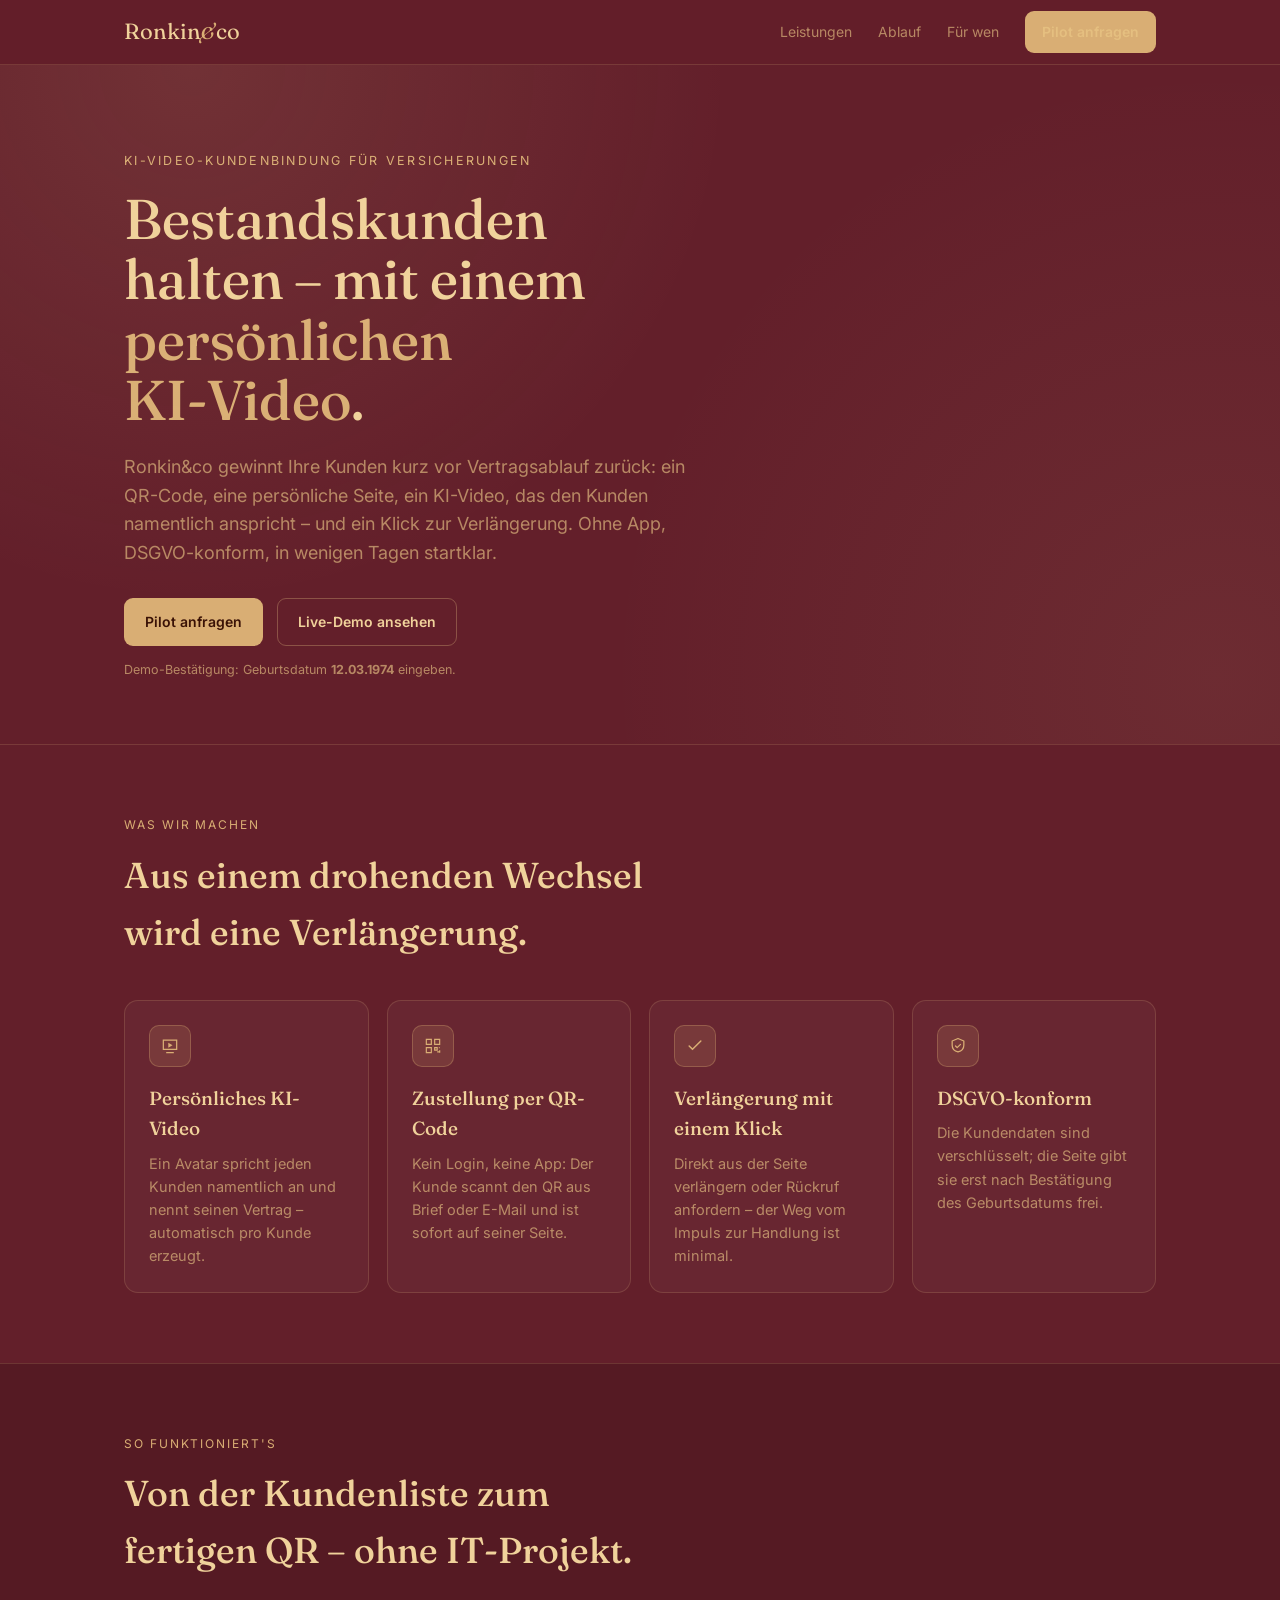
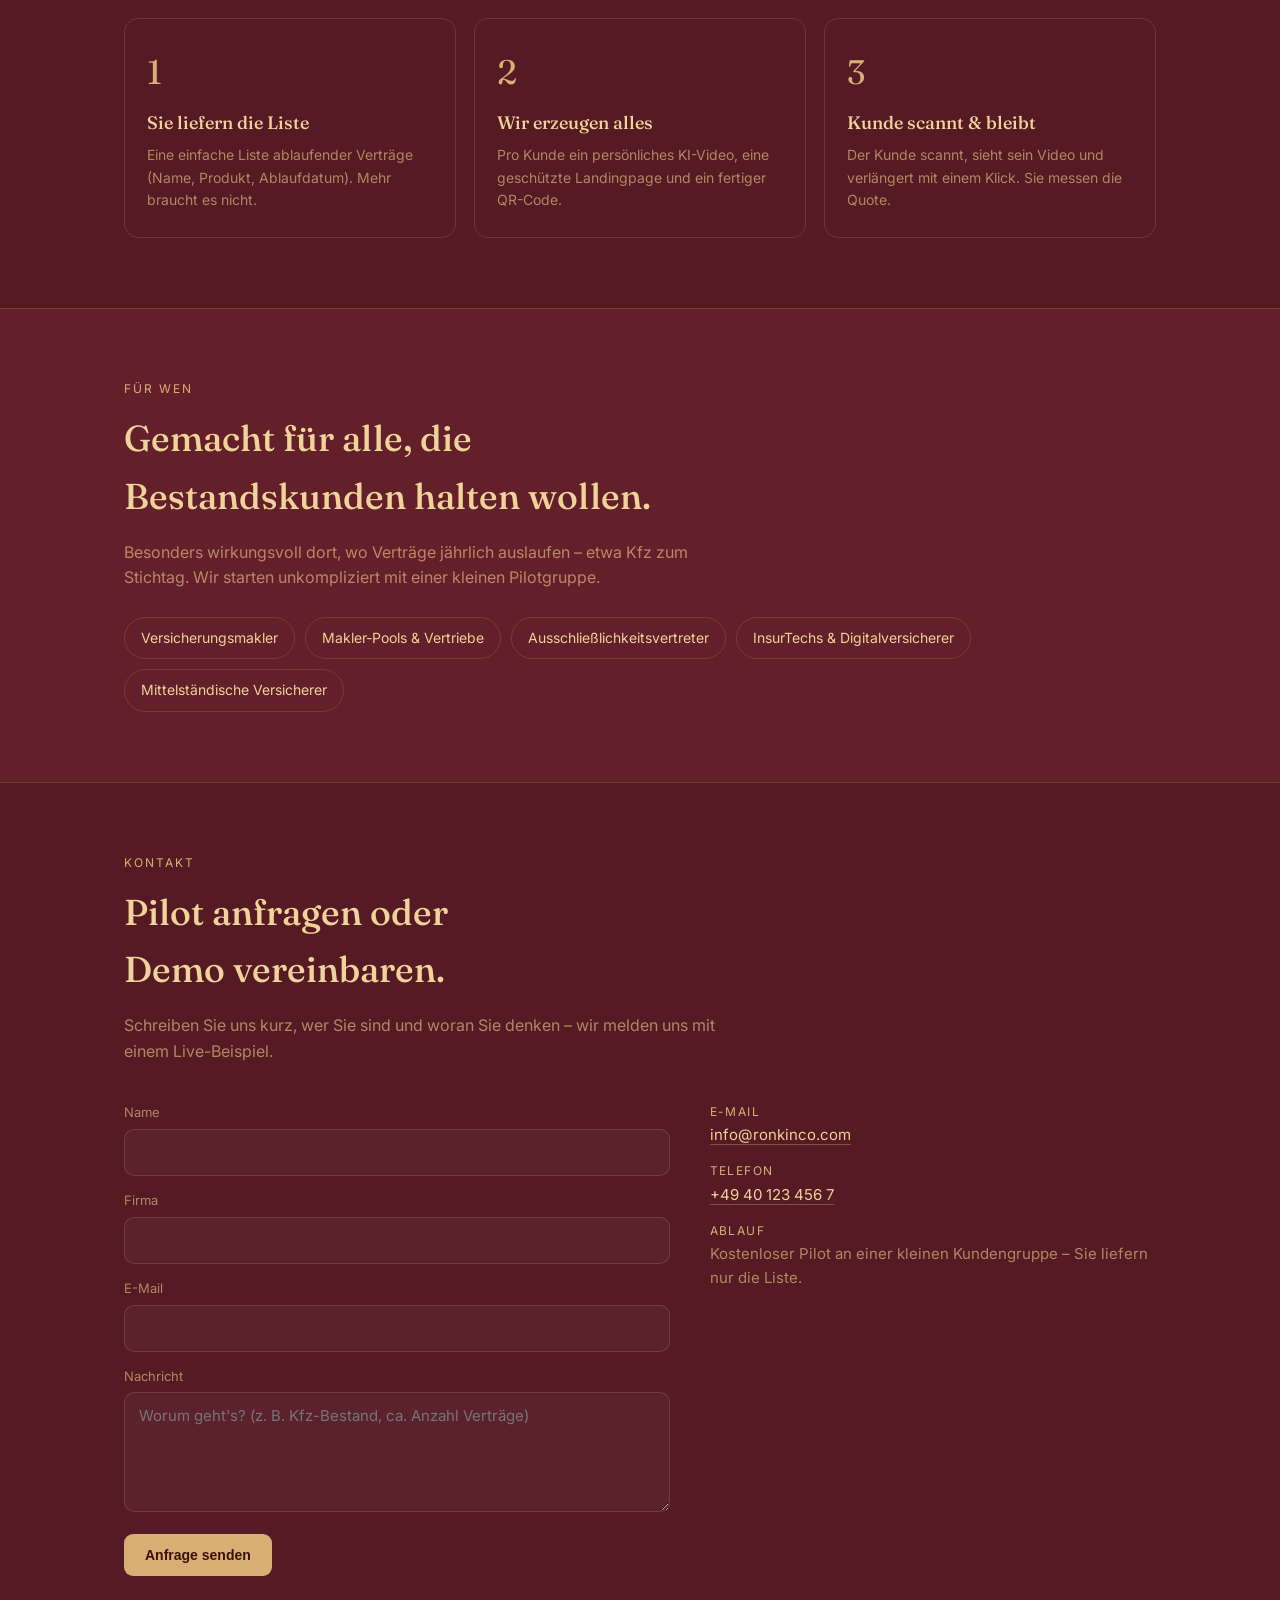
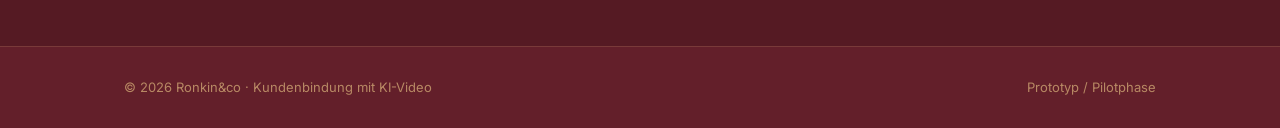
==== index.html @ 66e12044 "Firmen-Website (index.html) + Kundenseite nach kunde.html verschieben - index.html: oeffentliche Fir" ====
<!DOCTYPE html>
<html lang="de">
<head>
<meta charset="UTF-8">
<meta name="viewport" content="width=device-width, initial-scale=1.0">
<title>Ronkin&amp;co – Kundenbindung mit persönlichem KI-Video</title>
<meta name="description" content="Ronkin&co hilft Versicherungen und Maklern, Bestandskunden vor Vertragsablauf mit einem persönlichen KI-Video zurückzugewinnen – per QR-Code, ohne App.">
<link rel="preconnect" href="https://fonts.googleapis.com">
<link href="https://fonts.googleapis.com/css2?family=Fraunces:opsz,wght@9..144,400;9..144,500;9..144,600&family=Inter:wght@400;500;600&display=swap" rel="stylesheet">
<style>
  :root{
    --ink: #631f2a;
    --ink-2: #551a23;
    --ink-3: #4a141d;
    --gold: #ecc987;
    --gold-bright: #f0d29b;
    --brass: #d9ae74;
    --line: rgba(236,201,135,0.16);
    --muted: rgba(236,201,135,0.62);
  }
  *{box-sizing:border-box;}
  html{scroll-behavior:smooth;}
  body{
    margin:0; background:var(--ink); color:var(--gold);
    font-family:'Inter',sans-serif; -webkit-font-smoothing:antialiased;
    line-height:1.6;
  }
  a{color:inherit;}
  .wrap{max-width:1080px; margin:0 auto; padding:0 24px;}
  h1,h2,h3{font-family:'Fraunces',serif; font-weight:500; color:var(--gold-bright); margin:0;}

  /* Nav */
  nav{
    position:sticky; top:0; z-index:20;
    background:rgba(99,31,42,0.92); backdrop-filter:blur(8px);
    border-bottom:1px solid var(--line);
  }
  .nav-in{display:flex; align-items:center; justify-content:space-between; height:64px;}
  .logo{font-family:'Fraunces',serif; font-size:22px; color:var(--gold-bright); letter-spacing:0.01em; text-decoration:none;}
  .logo .amp{color:var(--brass); font-style:italic;}
  .nav-links{display:flex; align-items:center; gap:26px;}
  .nav-links a{font-size:14px; color:var(--muted); text-decoration:none;}
  .nav-links a:hover{color:var(--gold-bright);}
  .btn{
    display:inline-block; padding:12px 20px; border-radius:9px; font-size:14px;
    font-weight:600; text-decoration:none; cursor:pointer; border:1px solid transparent;
    transition:.2s;
  }
  .btn-primary{background:var(--brass); color:#3a1206;}
  .btn-primary:hover{background:var(--gold-bright);}
  .btn-ghost{border-color:rgba(236,201,135,0.3); color:var(--gold-bright);}
  .btn-ghost:hover{border-color:var(--gold-bright);}
  .nav-links .btn{padding:9px 16px;}
  @media(max-width:720px){ .nav-links a:not(.btn){display:none;} }

  /* Hero */
  .hero{padding:86px 0 64px; position:relative; overflow:hidden;}
  .hero::before{
    content:""; position:absolute; inset:0; pointer-events:none;
    background:
      radial-gradient(circle at 15% 0%, rgba(240,210,155,0.10), transparent 42%),
      radial-gradient(circle at 95% 90%, rgba(240,210,155,0.07), transparent 45%);
  }
  .eyebrow{font-size:12.5px; letter-spacing:0.18em; text-transform:uppercase; color:var(--brass); margin-bottom:18px;}
  .hero h1{font-size:clamp(34px,6vw,56px); line-height:1.08; max-width:16ch; text-wrap:balance;}
  .hero h1 em{font-style:normal; color:var(--brass);}
  .hero p{font-size:18px; color:var(--muted); max-width:52ch; margin:22px 0 30px;}
  .hero-cta{display:flex; gap:14px; flex-wrap:wrap;}
  .demo-note{font-size:12.5px; color:var(--muted); margin-top:14px;}

  /* Sections */
  section.band{padding:70px 0; border-top:1px solid var(--line);}
  .band.alt{background:var(--ink-2);}
  .sec-eyebrow{font-size:12px; letter-spacing:0.16em; text-transform:uppercase; color:var(--brass); margin-bottom:12px;}
  .sec-title{font-size:clamp(26px,4vw,36px); max-width:22ch; text-wrap:balance;}
  .sec-lead{color:var(--muted); max-width:60ch; margin-top:14px;}

  .grid{display:grid; grid-template-columns:repeat(auto-fit,minmax(230px,1fr)); gap:18px; margin-top:38px;}
  .card{
    background:rgba(255,255,255,0.035); border:1px solid var(--line);
    border-radius:14px; padding:24px;
  }
  .card .ic{
    width:42px; height:42px; border-radius:10px; display:flex; align-items:center; justify-content:center;
    background:rgba(217,174,116,0.14); border:1px solid rgba(217,174,116,0.3); margin-bottom:16px;
  }
  .card h3{font-size:19px; margin-bottom:8px;}
  .card p{font-size:14.5px; color:var(--muted); margin:0;}

  /* Steps */
  .steps{display:grid; grid-template-columns:repeat(auto-fit,minmax(220px,1fr)); gap:18px; margin-top:38px; counter-reset:s;}
  .step{position:relative; padding:26px 22px; border:1px solid var(--line); border-radius:14px;}
  .step::before{
    counter-increment:s; content:counter(s);
    font-family:'Fraunces',serif; font-size:34px; color:var(--brass); display:block; margin-bottom:10px;
  }
  .step h3{font-size:18px; margin-bottom:6px;}
  .step p{font-size:14px; color:var(--muted); margin:0;}

  .chips{display:flex; flex-wrap:wrap; gap:10px; margin-top:26px;}
  .chip{border:1px solid var(--line); border-radius:999px; padding:9px 16px; font-size:14px; color:var(--gold-bright);}

  /* Contact */
  .contact-grid{display:grid; grid-template-columns:1.1fr 0.9fr; gap:40px; margin-top:38px; align-items:start;}
  @media(max-width:760px){ .contact-grid{grid-template-columns:1fr;} }
  form{display:flex; flex-direction:column; gap:14px;}
  label{font-size:13px; color:var(--muted); display:block; margin-bottom:6px;}
  input,textarea{
    width:100%; padding:13px 14px; border-radius:10px; border:1px solid var(--line);
    background:rgba(255,255,255,0.04); color:var(--gold-bright); font-size:15px; font-family:'Inter',sans-serif;
  }
  input:focus,textarea:focus{outline:2px solid var(--brass); outline-offset:1px;}
  textarea{min-height:120px; resize:vertical;}
  .contact-info p{margin:0 0 14px; color:var(--muted); font-size:15px;}
  .contact-info a{color:var(--gold-bright); text-decoration:none; border-bottom:1px solid rgba(236,201,135,0.3);}
  .contact-info .k{display:block; font-size:12px; letter-spacing:0.12em; text-transform:uppercase; color:var(--brass); margin-bottom:2px;}

  footer{border-top:1px solid var(--line); padding:30px 0; color:var(--muted); font-size:13px;}
  .foot-in{display:flex; justify-content:space-between; flex-wrap:wrap; gap:12px;}
</style>
</head>
<body>

<nav>
  <div class="wrap nav-in">
    <a class="logo" href="#top">Ronkin<span class="amp">&amp;</span>co</a>
    <div class="nav-links">
      <a href="#leistungen">Leistungen</a>
      <a href="#ablauf">Ablauf</a>
      <a href="#fuer-wen">Für wen</a>
      <a class="btn btn-primary" href="#kontakt">Pilot anfragen</a>
    </div>
  </div>
</nav>

<header class="hero" id="top">
  <div class="wrap">
    <div class="eyebrow">KI-Video-Kundenbindung für Versicherungen</div>
    <h1>Bestandskunden halten – mit einem <em>persönlichen KI-Video</em>.</h1>
    <p>Ronkin&amp;co gewinnt Ihre Kunden kurz vor Vertragsablauf zurück: ein QR-Code, eine
       persönliche Seite, ein KI-Video, das den Kunden namentlich anspricht – und ein Klick
       zur Verlängerung. Ohne App, DSGVO-konform, in wenigen Tagen startklar.</p>
    <div class="hero-cta">
      <a class="btn btn-primary" href="#kontakt">Pilot anfragen</a>
      <a class="btn btn-ghost" href="https://y4d8vszvyg-cyber.github.io/Mischa/kunde.html?ver=17&amp;s=J-KPc7HblTdTgR4d7r8pZA&amp;iv=B_m9IgxFBJYmwTaX&amp;d=[base64]" target="_blank" rel="noopener">Live-Demo ansehen</a>
    </div>
    <div class="demo-note">Demo-Bestätigung: Geburtsdatum <strong>12.03.1974</strong> eingeben.</div>
  </div>
</header>

<section class="band" id="leistungen">
  <div class="wrap">
    <div class="sec-eyebrow">Was wir machen</div>
    <h2 class="sec-title">Aus einem drohenden Wechsel wird eine Verlängerung.</h2>
    <div class="grid">
      <div class="card">
        <div class="ic"><svg width="20" height="20" viewBox="0 0 24 24" fill="none"><path d="M4 5h16v11H4zM8 20h8" stroke="#d9ae74" stroke-width="1.5" stroke-linecap="round"/><path d="M10 8l5 3-5 3z" fill="#d9ae74"/></svg></div>
        <h3>Persönliches KI-Video</h3>
        <p>Ein Avatar spricht jeden Kunden namentlich an und nennt seinen Vertrag – automatisch pro Kunde erzeugt.</p>
      </div>
      <div class="card">
        <div class="ic"><svg width="20" height="20" viewBox="0 0 24 24" fill="none"><path d="M4 4h6v6H4zM14 4h6v6h-6zM4 14h6v6H4zM14 14h3v3h-3zM19 14h1M17 19h3M20 17v3" stroke="#d9ae74" stroke-width="1.4"/></svg></div>
        <h3>Zustellung per QR-Code</h3>
        <p>Kein Login, keine App: Der Kunde scannt den QR aus Brief oder E-Mail und ist sofort auf seiner Seite.</p>
      </div>
      <div class="card">
        <div class="ic"><svg width="20" height="20" viewBox="0 0 24 24" fill="none"><path d="M5 12l4 4 10-10" stroke="#d9ae74" stroke-width="1.8" stroke-linecap="round" stroke-linejoin="round"/></svg></div>
        <h3>Verlängerung mit einem Klick</h3>
        <p>Direkt aus der Seite verlängern oder Rückruf anfordern – der Weg vom Impuls zur Handlung ist minimal.</p>
      </div>
      <div class="card">
        <div class="ic"><svg width="20" height="20" viewBox="0 0 24 24" fill="none"><path d="M12 3l7 3v5c0 4-3 7-7 8-4-1-7-4-7-8V6z" stroke="#d9ae74" stroke-width="1.5" stroke-linejoin="round"/><path d="M9 12l2 2 4-4" stroke="#d9ae74" stroke-width="1.5" stroke-linecap="round" stroke-linejoin="round"/></svg></div>
        <h3>DSGVO-konform</h3>
        <p>Die Kundendaten sind verschlüsselt; die Seite gibt sie erst nach Bestätigung des Geburtsdatums frei.</p>
      </div>
    </div>
  </div>
</section>

<section class="band alt" id="ablauf">
  <div class="wrap">
    <div class="sec-eyebrow">So funktioniert's</div>
    <h2 class="sec-title">Von der Kundenliste zum fertigen QR – ohne IT-Projekt.</h2>
    <div class="steps">
      <div class="step">
        <h3>Sie liefern die Liste</h3>
        <p>Eine einfache Liste ablaufender Verträge (Name, Produkt, Ablaufdatum). Mehr braucht es nicht.</p>
      </div>
      <div class="step">
        <h3>Wir erzeugen alles</h3>
        <p>Pro Kunde ein persönliches KI-Video, eine geschützte Landingpage und ein fertiger QR-Code.</p>
      </div>
      <div class="step">
        <h3>Kunde scannt &amp; bleibt</h3>
        <p>Der Kunde scannt, sieht sein Video und verlängert mit einem Klick. Sie messen die Quote.</p>
      </div>
    </div>
  </div>
</section>

<section class="band" id="fuer-wen">
  <div class="wrap">
    <div class="sec-eyebrow">Für wen</div>
    <h2 class="sec-title">Gemacht für alle, die Bestandskunden halten wollen.</h2>
    <p class="sec-lead">Besonders wirkungsvoll dort, wo Verträge jährlich auslaufen – etwa Kfz zum
       Stichtag. Wir starten unkompliziert mit einer kleinen Pilotgruppe.</p>
    <div class="chips">
      <span class="chip">Versicherungsmakler</span>
      <span class="chip">Makler-Pools &amp; Vertriebe</span>
      <span class="chip">Ausschließlichkeitsvertreter</span>
      <span class="chip">InsurTechs &amp; Digitalversicherer</span>
      <span class="chip">Mittelständische Versicherer</span>
    </div>
  </div>
</section>

<section class="band alt" id="kontakt">
  <div class="wrap">
    <div class="sec-eyebrow">Kontakt</div>
    <h2 class="sec-title">Pilot anfragen oder Demo vereinbaren.</h2>
    <p class="sec-lead">Schreiben Sie uns kurz, wer Sie sind und woran Sie denken – wir melden uns
       mit einem Live-Beispiel.</p>
    <div class="contact-grid">
      <form id="kontakt-form">
        <div>
          <label for="f-name">Name</label>
          <input id="f-name" name="name" type="text" autocomplete="name" required>
        </div>
        <div>
          <label for="f-firma">Firma</label>
          <input id="f-firma" name="firma" type="text" autocomplete="organization">
        </div>
        <div>
          <label for="f-email">E-Mail</label>
          <input id="f-email" name="email" type="email" autocomplete="email" required>
        </div>
        <div>
          <label for="f-nachricht">Nachricht</label>
          <textarea id="f-nachricht" name="nachricht" placeholder="Worum geht's? (z. B. Kfz-Bestand, ca. Anzahl Verträge)"></textarea>
        </div>
        <button class="btn btn-primary" type="submit" style="align-self:flex-start;">Anfrage senden</button>
      </form>
      <div class="contact-info">
        <p><span class="k">E-Mail</span><a href="mailto:info@ronkinco.com">info@ronkinco.com</a></p>
        <p><span class="k">Telefon</span><a href="tel:+49401234567">+49 40 123 456 7</a></p>
        <p><span class="k">Ablauf</span>Kostenloser Pilot an einer kleinen Kundengruppe – Sie liefern nur die Liste.</p>
      </div>
    </div>
  </div>
</section>

<footer>
  <div class="wrap foot-in">
    <div>© <span id="jahr"></span> Ronkin&amp;co · Kundenbindung mit KI-Video</div>
    <div>Prototyp / Pilotphase</div>
  </div>
</footer>

<script>
  document.getElementById("jahr").textContent = new Date().getFullYear();
  // Kontaktformular -> vorausgefuellte E-Mail (kein Backend noetig)
  var form = document.getElementById("kontakt-form");
  form.addEventListener("submit", function (e) {
    e.preventDefault();
    var name = document.getElementById("f-name").value.trim();
    var firma = document.getElementById("f-firma").value.trim();
    var email = document.getElementById("f-email").value.trim();
    var nachricht = document.getElementById("f-nachricht").value.trim();
    var betreff = "Pilot-Anfrage" + (firma ? " – " + firma : "");
    var body =
      "Name: " + name + "\n" +
      "Firma: " + firma + "\n" +
      "E-Mail: " + email + "\n\n" +
      nachricht + "\n";
    window.location.href = "mailto:info@ronkinco.com"
      + "?subject=" + encodeURIComponent(betreff)
      + "&body=" + encodeURIComponent(body);
  });
</script>
</body>
</html>
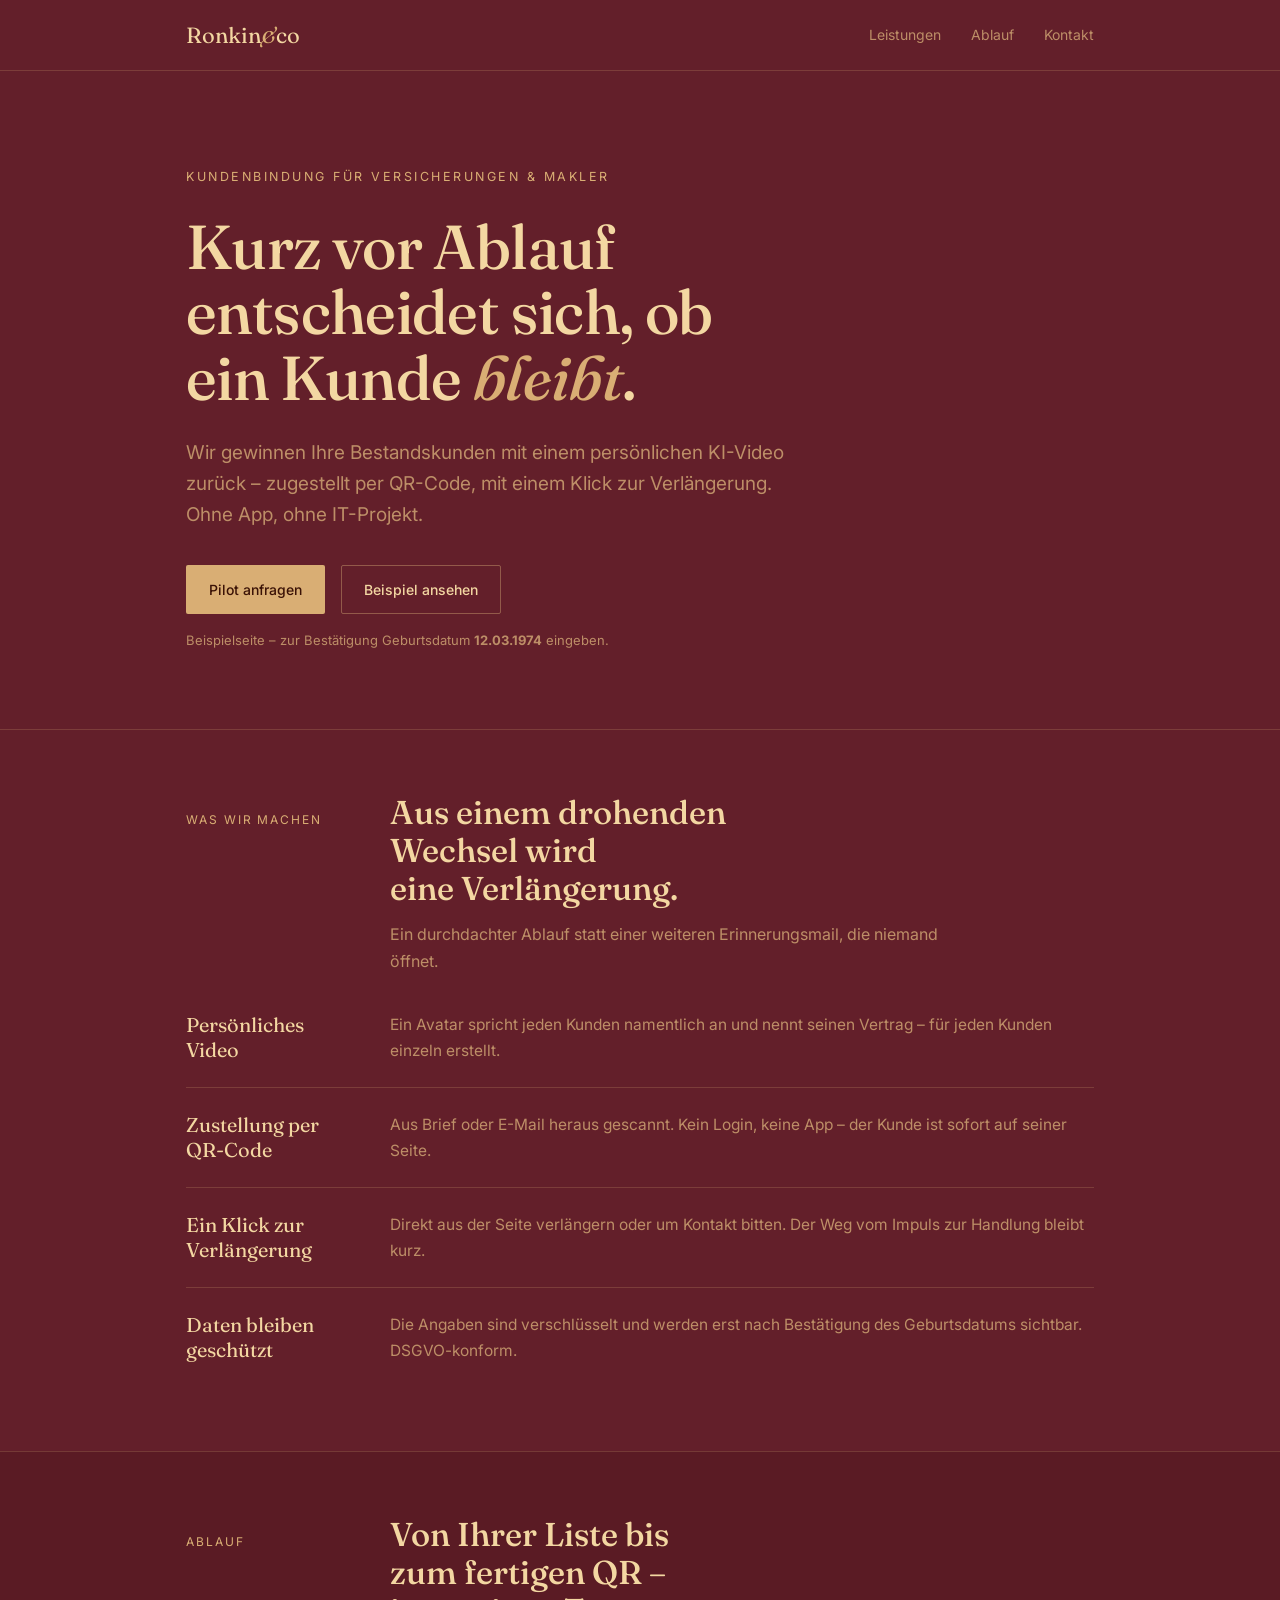
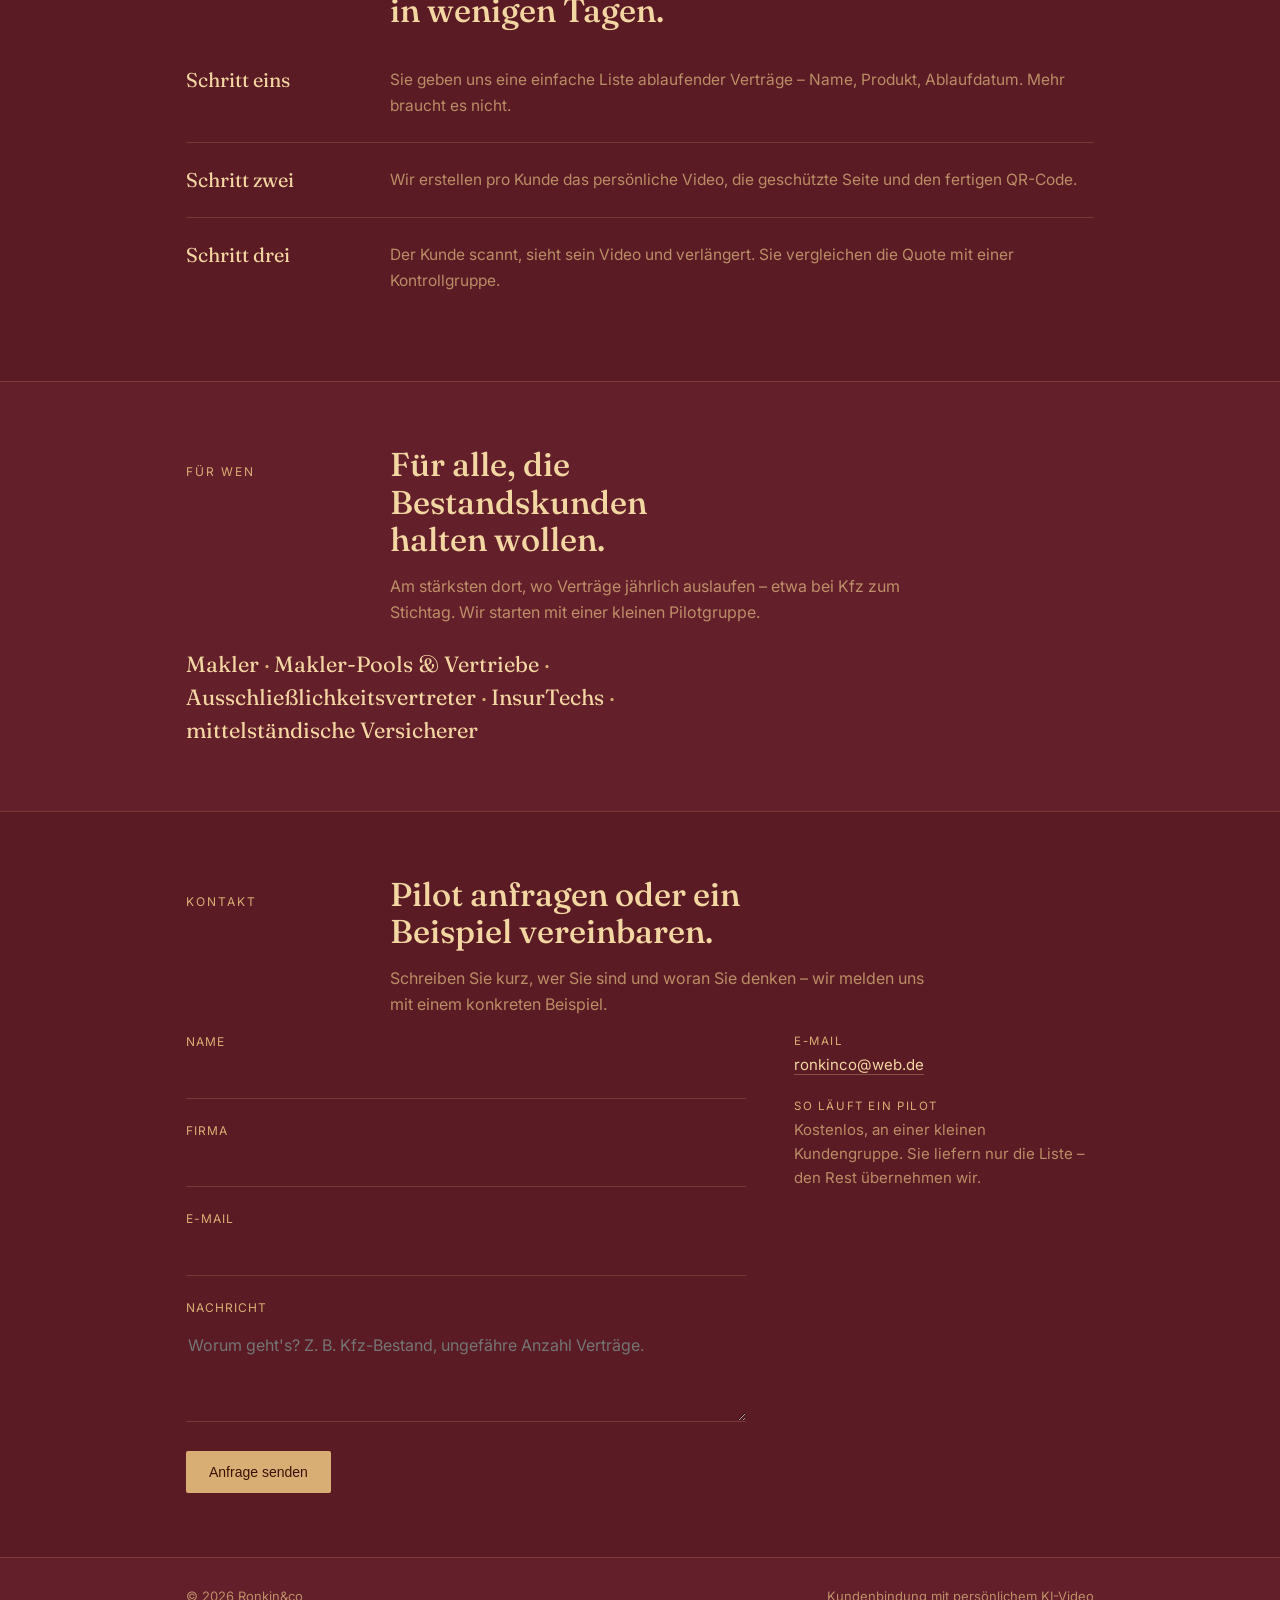
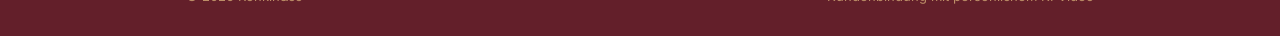
==== commit 5a53ae22: "Firmen-Website editorialer gestalten; Kontakt = ronkinco@web.de, ohne Telefon - index.html neu: ruhi" ====
--- a/index.html
+++ b/index.html
@@ -6,120 +6,87 @@
 <title>Ronkin&amp;co – Kundenbindung mit persönlichem KI-Video</title>
 <meta name="description" content="Ronkin&co hilft Versicherungen und Maklern, Bestandskunden vor Vertragsablauf mit einem persönlichen KI-Video zurückzugewinnen – per QR-Code, ohne App.">
 <link rel="preconnect" href="https://fonts.googleapis.com">
-<link href="https://fonts.googleapis.com/css2?family=Fraunces:opsz,wght@9..144,400;9..144,500;9..144,600&family=Inter:wght@400;500;600&display=swap" rel="stylesheet">
+<link href="https://fonts.googleapis.com/css2?family=Fraunces:opsz,wght@9..144,400;9..144,500;9..144,600&family=Inter:wght@400;500&display=swap" rel="stylesheet">
 <style>
   :root{
-    --ink: #631f2a;
-    --ink-2: #551a23;
-    --ink-3: #4a141d;
-    --gold: #ecc987;
-    --gold-bright: #f0d29b;
-    --brass: #d9ae74;
-    --line: rgba(236,201,135,0.16);
-    --muted: rgba(236,201,135,0.62);
+    --ink:#631f2a; --ink-2:#5a1b24;
+    --gold:#ecc987; --gold-bright:#f3d7a2; --brass:#d9ae74;
+    --line:rgba(236,201,135,0.18);
+    --muted:rgba(236,201,135,0.66);
   }
   *{box-sizing:border-box;}
   html{scroll-behavior:smooth;}
-  body{
-    margin:0; background:var(--ink); color:var(--gold);
-    font-family:'Inter',sans-serif; -webkit-font-smoothing:antialiased;
-    line-height:1.6;
-  }
+  body{margin:0; background:var(--ink); color:var(--gold);
+    font-family:'Inter',sans-serif; -webkit-font-smoothing:antialiased; line-height:1.65;}
   a{color:inherit;}
-  .wrap{max-width:1080px; margin:0 auto; padding:0 24px;}
+  .wrap{max-width:960px; margin:0 auto; padding:0 26px;}
   h1,h2,h3{font-family:'Fraunces',serif; font-weight:500; color:var(--gold-bright); margin:0;}
 
   /* Nav */
-  nav{
-    position:sticky; top:0; z-index:20;
-    background:rgba(99,31,42,0.92); backdrop-filter:blur(8px);
-    border-bottom:1px solid var(--line);
-  }
-  .nav-in{display:flex; align-items:center; justify-content:space-between; height:64px;}
-  .logo{font-family:'Fraunces',serif; font-size:22px; color:var(--gold-bright); letter-spacing:0.01em; text-decoration:none;}
+  nav{border-bottom:1px solid var(--line);}
+  .nav-in{display:flex; align-items:center; justify-content:space-between; height:70px;}
+  .logo{font-family:'Fraunces',serif; font-size:22px; color:var(--gold-bright); text-decoration:none;}
   .logo .amp{color:var(--brass); font-style:italic;}
-  .nav-links{display:flex; align-items:center; gap:26px;}
+  .nav-links{display:flex; align-items:center; gap:30px;}
   .nav-links a{font-size:14px; color:var(--muted); text-decoration:none;}
   .nav-links a:hover{color:var(--gold-bright);}
-  .btn{
-    display:inline-block; padding:12px 20px; border-radius:9px; font-size:14px;
-    font-weight:600; text-decoration:none; cursor:pointer; border:1px solid transparent;
-    transition:.2s;
-  }
+  @media(max-width:680px){ .nav-links a{display:none;} }
+
+  .btn{display:inline-block; padding:12px 22px; border-radius:2px; font-size:14px;
+    font-weight:500; text-decoration:none; cursor:pointer; border:1px solid transparent; transition:.18s;}
   .btn-primary{background:var(--brass); color:#3a1206;}
   .btn-primary:hover{background:var(--gold-bright);}
-  .btn-ghost{border-color:rgba(236,201,135,0.3); color:var(--gold-bright);}
-  .btn-ghost:hover{border-color:var(--gold-bright);}
-  .nav-links .btn{padding:9px 16px;}
-  @media(max-width:720px){ .nav-links a:not(.btn){display:none;} }
+  .btn-line{border-color:rgba(236,201,135,0.35); color:var(--gold-bright);}
+  .btn-line:hover{border-color:var(--gold-bright);}
 
   /* Hero */
-  .hero{padding:86px 0 64px; position:relative; overflow:hidden;}
-  .hero::before{
-    content:""; position:absolute; inset:0; pointer-events:none;
-    background:
-      radial-gradient(circle at 15% 0%, rgba(240,210,155,0.10), transparent 42%),
-      radial-gradient(circle at 95% 90%, rgba(240,210,155,0.07), transparent 45%);
-  }
-  .eyebrow{font-size:12.5px; letter-spacing:0.18em; text-transform:uppercase; color:var(--brass); margin-bottom:18px;}
-  .hero h1{font-size:clamp(34px,6vw,56px); line-height:1.08; max-width:16ch; text-wrap:balance;}
-  .hero h1 em{font-style:normal; color:var(--brass);}
-  .hero p{font-size:18px; color:var(--muted); max-width:52ch; margin:22px 0 30px;}
-  .hero-cta{display:flex; gap:14px; flex-wrap:wrap;}
-  .demo-note{font-size:12.5px; color:var(--muted); margin-top:14px;}
-
-  /* Sections */
-  section.band{padding:70px 0; border-top:1px solid var(--line);}
-  .band.alt{background:var(--ink-2);}
-  .sec-eyebrow{font-size:12px; letter-spacing:0.16em; text-transform:uppercase; color:var(--brass); margin-bottom:12px;}
-  .sec-title{font-size:clamp(26px,4vw,36px); max-width:22ch; text-wrap:balance;}
-  .sec-lead{color:var(--muted); max-width:60ch; margin-top:14px;}
-
-  .grid{display:grid; grid-template-columns:repeat(auto-fit,minmax(230px,1fr)); gap:18px; margin-top:38px;}
-  .card{
-    background:rgba(255,255,255,0.035); border:1px solid var(--line);
-    border-radius:14px; padding:24px;
-  }
-  .card .ic{
-    width:42px; height:42px; border-radius:10px; display:flex; align-items:center; justify-content:center;
-    background:rgba(217,174,116,0.14); border:1px solid rgba(217,174,116,0.3); margin-bottom:16px;
-  }
-  .card h3{font-size:19px; margin-bottom:8px;}
-  .card p{font-size:14.5px; color:var(--muted); margin:0;}
-
-  /* Steps */
-  .steps{display:grid; grid-template-columns:repeat(auto-fit,minmax(220px,1fr)); gap:18px; margin-top:38px; counter-reset:s;}
-  .step{position:relative; padding:26px 22px; border:1px solid var(--line); border-radius:14px;}
-  .step::before{
-    counter-increment:s; content:counter(s);
-    font-family:'Fraunces',serif; font-size:34px; color:var(--brass); display:block; margin-bottom:10px;
-  }
-  .step h3{font-size:18px; margin-bottom:6px;}
-  .step p{font-size:14px; color:var(--muted); margin:0;}
-
-  .chips{display:flex; flex-wrap:wrap; gap:10px; margin-top:26px;}
-  .chip{border:1px solid var(--line); border-radius:999px; padding:9px 16px; font-size:14px; color:var(--gold-bright);}
+  .hero{padding:96px 0 78px;}
+  .kicker{font-size:12.5px; letter-spacing:0.2em; text-transform:uppercase; color:var(--brass); margin-bottom:26px;}
+  .hero h1{font-size:clamp(36px,6.2vw,62px); line-height:1.06; letter-spacing:-0.01em; max-width:15ch; text-wrap:balance;}
+  .hero h1 em{font-style:italic; color:var(--brass);}
+  .hero p{font-size:19px; color:var(--muted); max-width:50ch; margin:26px 0 34px;}
+  .hero-cta{display:flex; gap:16px; flex-wrap:wrap; align-items:center;}
+  .demo-note{font-size:13px; color:var(--muted); margin-top:16px;}
+
+  /* Section scaffolding */
+  section{padding:64px 0; border-top:1px solid var(--line);}
+  section.alt{background:var(--ink-2);}
+  .head{display:grid; grid-template-columns:170px 1fr; gap:34px; align-items:baseline;}
+  .head .label{font-size:12px; letter-spacing:0.16em; text-transform:uppercase; color:var(--brass);}
+  .head h2{font-size:clamp(25px,3.4vw,33px); line-height:1.14; max-width:20ch; text-wrap:balance;}
+  .head .lead{color:var(--muted); font-size:16px; margin:14px 0 0; max-width:56ch;}
+  @media(max-width:680px){ .head{grid-template-columns:1fr; gap:10px;} }
+
+  /* Definition rows (Leistungen / Ablauf) */
+  .rows{margin-top:14px;}
+  .row{display:grid; grid-template-columns:170px 1fr; gap:34px; padding:24px 0; border-top:1px solid var(--line);}
+  .row:first-child{border-top:none;}
+  .row .t{font-family:'Fraunces',serif; font-size:20px; color:var(--gold-bright); line-height:1.25;}
+  .row .d{margin:0; color:var(--muted); font-size:15.5px;}
+  @media(max-width:680px){ .row{grid-template-columns:1fr; gap:6px; padding:20px 0;} }
+
+  .audience{font-family:'Fraunces',serif; font-size:clamp(18px,2.4vw,22px); color:var(--gold-bright);
+    line-height:1.5; margin:22px 0 0; max-width:40ch;}
+  .audience .sep{color:var(--brass);}
 
   /* Contact */
-  .contact-grid{display:grid; grid-template-columns:1.1fr 0.9fr; gap:40px; margin-top:38px; align-items:start;}
-  @media(max-width:760px){ .contact-grid{grid-template-columns:1fr;} }
-  form{display:flex; flex-direction:column; gap:14px;}
-  label{font-size:13px; color:var(--muted); display:block; margin-bottom:6px;}
-  input,textarea{
-    width:100%; padding:13px 14px; border-radius:10px; border:1px solid var(--line);
-    background:rgba(255,255,255,0.04); color:var(--gold-bright); font-size:15px; font-family:'Inter',sans-serif;
-  }
-  input:focus,textarea:focus{outline:2px solid var(--brass); outline-offset:1px;}
-  textarea{min-height:120px; resize:vertical;}
-  .contact-info p{margin:0 0 14px; color:var(--muted); font-size:15px;}
-  .contact-info a{color:var(--gold-bright); text-decoration:none; border-bottom:1px solid rgba(236,201,135,0.3);}
-  .contact-info .k{display:block; font-size:12px; letter-spacing:0.12em; text-transform:uppercase; color:var(--brass); margin-bottom:2px;}
-
-  footer{border-top:1px solid var(--line); padding:30px 0; color:var(--muted); font-size:13px;}
-  .foot-in{display:flex; justify-content:space-between; flex-wrap:wrap; gap:12px;}
+  .contact-grid{display:grid; grid-template-columns:1fr 300px; gap:48px; align-items:start; margin-top:14px;}
+  @media(max-width:720px){ .contact-grid{grid-template-columns:1fr; gap:34px;} }
+  form{display:flex; flex-direction:column; gap:22px;}
+  .field label{font-size:12px; letter-spacing:0.08em; text-transform:uppercase; color:var(--brass); display:block; margin-bottom:8px;}
+  .field input, .field textarea{width:100%; padding:9px 2px; border:none; border-bottom:1px solid var(--line);
+    background:transparent; color:var(--gold-bright); font-size:16px; font-family:'Inter',sans-serif;}
+  .field input:focus, .field textarea:focus{outline:none; border-bottom-color:var(--brass);}
+  .field textarea{min-height:96px; resize:vertical;}
+  .aside p{margin:0 0 20px; color:var(--muted); font-size:15px; line-height:1.6;}
+  .aside .k{display:block; font-size:11.5px; letter-spacing:0.14em; text-transform:uppercase; color:var(--brass); margin-bottom:3px;}
+  .aside a{color:var(--gold-bright); text-decoration:none; border-bottom:1px solid rgba(236,201,135,0.3);}
+
+  footer{border-top:1px solid var(--line); padding:28px 0;}
+  .foot-in{display:flex; justify-content:space-between; flex-wrap:wrap; gap:10px; color:var(--muted); font-size:13px;}
 </style>
 </head>
-<body>
+<body id="top">
 
 <nav>
   <div class="wrap nav-in">
@@ -127,123 +94,125 @@
     <div class="nav-links">
       <a href="#leistungen">Leistungen</a>
       <a href="#ablauf">Ablauf</a>
-      <a href="#fuer-wen">Für wen</a>
-      <a class="btn btn-primary" href="#kontakt">Pilot anfragen</a>
+      <a href="#kontakt">Kontakt</a>
     </div>
   </div>
 </nav>
 
-<header class="hero" id="top">
-  <div class="wrap">
-    <div class="eyebrow">KI-Video-Kundenbindung für Versicherungen</div>
-    <h1>Bestandskunden halten – mit einem <em>persönlichen KI-Video</em>.</h1>
-    <p>Ronkin&amp;co gewinnt Ihre Kunden kurz vor Vertragsablauf zurück: ein QR-Code, eine
-       persönliche Seite, ein KI-Video, das den Kunden namentlich anspricht – und ein Klick
-       zur Verlängerung. Ohne App, DSGVO-konform, in wenigen Tagen startklar.</p>
+<header class="hero">
+  <div class="wrap">
+    <div class="kicker">Kundenbindung für Versicherungen &amp; Makler</div>
+    <h1>Kurz vor Ablauf entscheidet sich, ob ein Kunde <em>bleibt</em>.</h1>
+    <p>Wir gewinnen Ihre Bestandskunden mit einem persönlichen KI-Video zurück – zugestellt
+       per QR-Code, mit einem Klick zur Verlängerung. Ohne App, ohne IT-Projekt.</p>
     <div class="hero-cta">
       <a class="btn btn-primary" href="#kontakt">Pilot anfragen</a>
-      <a class="btn btn-ghost" href="https://y4d8vszvyg-cyber.github.io/Mischa/kunde.html?ver=17&amp;s=J-KPc7HblTdTgR4d7r8pZA&amp;iv=B_m9IgxFBJYmwTaX&amp;d=[base64]" target="_blank" rel="noopener">Live-Demo ansehen</a>
-    </div>
-    <div class="demo-note">Demo-Bestätigung: Geburtsdatum <strong>12.03.1974</strong> eingeben.</div>
+      <a class="btn btn-line" href="https://y4d8vszvyg-cyber.github.io/Mischa/kunde.html?ver=18&amp;s=ELaQp2cBk6ucsDvK26KkaA&amp;iv=mYInTKWCKKWYNJgK&amp;d=[base64]" target="_blank" rel="noopener">Beispiel ansehen</a>
+    </div>
+    <div class="demo-note">Beispielseite – zur Bestätigung Geburtsdatum <strong>12.03.1974</strong> eingeben.</div>
   </div>
 </header>
 
-<section class="band" id="leistungen">
-  <div class="wrap">
-    <div class="sec-eyebrow">Was wir machen</div>
-    <h2 class="sec-title">Aus einem drohenden Wechsel wird eine Verlängerung.</h2>
-    <div class="grid">
-      <div class="card">
-        <div class="ic"><svg width="20" height="20" viewBox="0 0 24 24" fill="none"><path d="M4 5h16v11H4zM8 20h8" stroke="#d9ae74" stroke-width="1.5" stroke-linecap="round"/><path d="M10 8l5 3-5 3z" fill="#d9ae74"/></svg></div>
-        <h3>Persönliches KI-Video</h3>
-        <p>Ein Avatar spricht jeden Kunden namentlich an und nennt seinen Vertrag – automatisch pro Kunde erzeugt.</p>
-      </div>
-      <div class="card">
-        <div class="ic"><svg width="20" height="20" viewBox="0 0 24 24" fill="none"><path d="M4 4h6v6H4zM14 4h6v6h-6zM4 14h6v6H4zM14 14h3v3h-3zM19 14h1M17 19h3M20 17v3" stroke="#d9ae74" stroke-width="1.4"/></svg></div>
-        <h3>Zustellung per QR-Code</h3>
-        <p>Kein Login, keine App: Der Kunde scannt den QR aus Brief oder E-Mail und ist sofort auf seiner Seite.</p>
-      </div>
-      <div class="card">
-        <div class="ic"><svg width="20" height="20" viewBox="0 0 24 24" fill="none"><path d="M5 12l4 4 10-10" stroke="#d9ae74" stroke-width="1.8" stroke-linecap="round" stroke-linejoin="round"/></svg></div>
-        <h3>Verlängerung mit einem Klick</h3>
-        <p>Direkt aus der Seite verlängern oder Rückruf anfordern – der Weg vom Impuls zur Handlung ist minimal.</p>
-      </div>
-      <div class="card">
-        <div class="ic"><svg width="20" height="20" viewBox="0 0 24 24" fill="none"><path d="M12 3l7 3v5c0 4-3 7-7 8-4-1-7-4-7-8V6z" stroke="#d9ae74" stroke-width="1.5" stroke-linejoin="round"/><path d="M9 12l2 2 4-4" stroke="#d9ae74" stroke-width="1.5" stroke-linecap="round" stroke-linejoin="round"/></svg></div>
-        <h3>DSGVO-konform</h3>
-        <p>Die Kundendaten sind verschlüsselt; die Seite gibt sie erst nach Bestätigung des Geburtsdatums frei.</p>
-      </div>
-    </div>
-  </div>
-</section>
-
-<section class="band alt" id="ablauf">
-  <div class="wrap">
-    <div class="sec-eyebrow">So funktioniert's</div>
-    <h2 class="sec-title">Von der Kundenliste zum fertigen QR – ohne IT-Projekt.</h2>
-    <div class="steps">
-      <div class="step">
-        <h3>Sie liefern die Liste</h3>
-        <p>Eine einfache Liste ablaufender Verträge (Name, Produkt, Ablaufdatum). Mehr braucht es nicht.</p>
-      </div>
-      <div class="step">
-        <h3>Wir erzeugen alles</h3>
-        <p>Pro Kunde ein persönliches KI-Video, eine geschützte Landingpage und ein fertiger QR-Code.</p>
-      </div>
-      <div class="step">
-        <h3>Kunde scannt &amp; bleibt</h3>
-        <p>Der Kunde scannt, sieht sein Video und verlängert mit einem Klick. Sie messen die Quote.</p>
-      </div>
-    </div>
-  </div>
-</section>
-
-<section class="band" id="fuer-wen">
-  <div class="wrap">
-    <div class="sec-eyebrow">Für wen</div>
-    <h2 class="sec-title">Gemacht für alle, die Bestandskunden halten wollen.</h2>
-    <p class="sec-lead">Besonders wirkungsvoll dort, wo Verträge jährlich auslaufen – etwa Kfz zum
-       Stichtag. Wir starten unkompliziert mit einer kleinen Pilotgruppe.</p>
-    <div class="chips">
-      <span class="chip">Versicherungsmakler</span>
-      <span class="chip">Makler-Pools &amp; Vertriebe</span>
-      <span class="chip">Ausschließlichkeitsvertreter</span>
-      <span class="chip">InsurTechs &amp; Digitalversicherer</span>
-      <span class="chip">Mittelständische Versicherer</span>
-    </div>
-  </div>
-</section>
-
-<section class="band alt" id="kontakt">
-  <div class="wrap">
-    <div class="sec-eyebrow">Kontakt</div>
-    <h2 class="sec-title">Pilot anfragen oder Demo vereinbaren.</h2>
-    <p class="sec-lead">Schreiben Sie uns kurz, wer Sie sind und woran Sie denken – wir melden uns
-       mit einem Live-Beispiel.</p>
+<section id="leistungen">
+  <div class="wrap">
+    <div class="head">
+      <div class="label">Was wir machen</div>
+      <div>
+        <h2>Aus einem drohenden Wechsel wird eine Verlängerung.</h2>
+        <p class="lead">Ein durchdachter Ablauf statt einer weiteren Erinnerungsmail, die niemand öffnet.</p>
+      </div>
+    </div>
+    <div class="rows">
+      <div class="row">
+        <div class="t">Persönliches Video</div>
+        <p class="d">Ein Avatar spricht jeden Kunden namentlich an und nennt seinen Vertrag – für jeden Kunden einzeln erstellt.</p>
+      </div>
+      <div class="row">
+        <div class="t">Zustellung per QR-Code</div>
+        <p class="d">Aus Brief oder E-Mail heraus gescannt. Kein Login, keine App – der Kunde ist sofort auf seiner Seite.</p>
+      </div>
+      <div class="row">
+        <div class="t">Ein Klick zur Verlängerung</div>
+        <p class="d">Direkt aus der Seite verlängern oder um Kontakt bitten. Der Weg vom Impuls zur Handlung bleibt kurz.</p>
+      </div>
+      <div class="row">
+        <div class="t">Daten bleiben geschützt</div>
+        <p class="d">Die Angaben sind verschlüsselt und werden erst nach Bestätigung des Geburtsdatums sichtbar. DSGVO-konform.</p>
+      </div>
+    </div>
+  </div>
+</section>
+
+<section class="alt" id="ablauf">
+  <div class="wrap">
+    <div class="head">
+      <div class="label">Ablauf</div>
+      <div>
+        <h2>Von Ihrer Liste bis zum fertigen QR – in wenigen Tagen.</h2>
+      </div>
+    </div>
+    <div class="rows">
+      <div class="row">
+        <div class="t">Schritt eins</div>
+        <p class="d">Sie geben uns eine einfache Liste ablaufender Verträge – Name, Produkt, Ablaufdatum. Mehr braucht es nicht.</p>
+      </div>
+      <div class="row">
+        <div class="t">Schritt zwei</div>
+        <p class="d">Wir erstellen pro Kunde das persönliche Video, die geschützte Seite und den fertigen QR-Code.</p>
+      </div>
+      <div class="row">
+        <div class="t">Schritt drei</div>
+        <p class="d">Der Kunde scannt, sieht sein Video und verlängert. Sie vergleichen die Quote mit einer Kontrollgruppe.</p>
+      </div>
+    </div>
+  </div>
+</section>
+
+<section id="fuer-wen">
+  <div class="wrap">
+    <div class="head">
+      <div class="label">Für wen</div>
+      <div>
+        <h2>Für alle, die Bestandskunden halten wollen.</h2>
+        <p class="lead">Am stärksten dort, wo Verträge jährlich auslaufen – etwa bei Kfz zum Stichtag. Wir starten mit einer kleinen Pilotgruppe.</p>
+      </div>
+    </div>
+    <p class="audience">Makler <span class="sep">·</span> Makler-Pools &amp; Vertriebe <span class="sep">·</span> Ausschließlichkeitsvertreter <span class="sep">·</span> InsurTechs <span class="sep">·</span> mittelständische Versicherer</p>
+  </div>
+</section>
+
+<section class="alt" id="kontakt">
+  <div class="wrap">
+    <div class="head">
+      <div class="label">Kontakt</div>
+      <div>
+        <h2>Pilot anfragen oder ein Beispiel vereinbaren.</h2>
+        <p class="lead">Schreiben Sie kurz, wer Sie sind und woran Sie denken – wir melden uns mit einem konkreten Beispiel.</p>
+      </div>
+    </div>
     <div class="contact-grid">
       <form id="kontakt-form">
-        <div>
+        <div class="field">
           <label for="f-name">Name</label>
-          <input id="f-name" name="name" type="text" autocomplete="name" required>
-        </div>
-        <div>
+          <input id="f-name" type="text" autocomplete="name" required>
+        </div>
+        <div class="field">
           <label for="f-firma">Firma</label>
-          <input id="f-firma" name="firma" type="text" autocomplete="organization">
-        </div>
-        <div>
+          <input id="f-firma" type="text" autocomplete="organization">
+        </div>
+        <div class="field">
           <label for="f-email">E-Mail</label>
-          <input id="f-email" name="email" type="email" autocomplete="email" required>
-        </div>
-        <div>
+          <input id="f-email" type="email" autocomplete="email" required>
+        </div>
+        <div class="field">
           <label for="f-nachricht">Nachricht</label>
-          <textarea id="f-nachricht" name="nachricht" placeholder="Worum geht's? (z. B. Kfz-Bestand, ca. Anzahl Verträge)"></textarea>
+          <textarea id="f-nachricht" placeholder="Worum geht's? Z. B. Kfz-Bestand, ungefähre Anzahl Verträge."></textarea>
         </div>
         <button class="btn btn-primary" type="submit" style="align-self:flex-start;">Anfrage senden</button>
       </form>
-      <div class="contact-info">
-        <p><span class="k">E-Mail</span><a href="mailto:info@ronkinco.com">info@ronkinco.com</a></p>
-        <p><span class="k">Telefon</span><a href="tel:+49401234567">+49 40 123 456 7</a></p>
-        <p><span class="k">Ablauf</span>Kostenloser Pilot an einer kleinen Kundengruppe – Sie liefern nur die Liste.</p>
+      <div class="aside">
+        <p><span class="k">E-Mail</span><a href="mailto:ronkinco@web.de">ronkinco@web.de</a></p>
+        <p><span class="k">So läuft ein Pilot</span>Kostenlos, an einer kleinen Kundengruppe. Sie liefern nur die Liste – den Rest übernehmen wir.</p>
       </div>
     </div>
   </div>
@@ -251,30 +220,21 @@
 
 <footer>
   <div class="wrap foot-in">
-    <div>© <span id="jahr"></span> Ronkin&amp;co · Kundenbindung mit KI-Video</div>
-    <div>Prototyp / Pilotphase</div>
+    <div>© <span id="jahr"></span> Ronkin&amp;co</div>
+    <div>Kundenbindung mit persönlichem KI-Video</div>
   </div>
 </footer>
 
 <script>
   document.getElementById("jahr").textContent = new Date().getFullYear();
-  // Kontaktformular -> vorausgefuellte E-Mail (kein Backend noetig)
-  var form = document.getElementById("kontakt-form");
-  form.addEventListener("submit", function (e) {
+  document.getElementById("kontakt-form").addEventListener("submit", function (e) {
     e.preventDefault();
-    var name = document.getElementById("f-name").value.trim();
-    var firma = document.getElementById("f-firma").value.trim();
-    var email = document.getElementById("f-email").value.trim();
-    var nachricht = document.getElementById("f-nachricht").value.trim();
+    var g = function (id) { return document.getElementById(id).value.trim(); };
+    var name = g("f-name"), firma = g("f-firma"), email = g("f-email"), nachricht = g("f-nachricht");
     var betreff = "Pilot-Anfrage" + (firma ? " – " + firma : "");
-    var body =
-      "Name: " + name + "\n" +
-      "Firma: " + firma + "\n" +
-      "E-Mail: " + email + "\n\n" +
-      nachricht + "\n";
-    window.location.href = "mailto:info@ronkinco.com"
-      + "?subject=" + encodeURIComponent(betreff)
-      + "&body=" + encodeURIComponent(body);
+    var body = "Name: " + name + "\nFirma: " + firma + "\nE-Mail: " + email + "\n\n" + nachricht + "\n";
+    window.location.href = "mailto:ronkinco@web.de?subject="
+      + encodeURIComponent(betreff) + "&body=" + encodeURIComponent(body);
   });
 </script>
 </body>
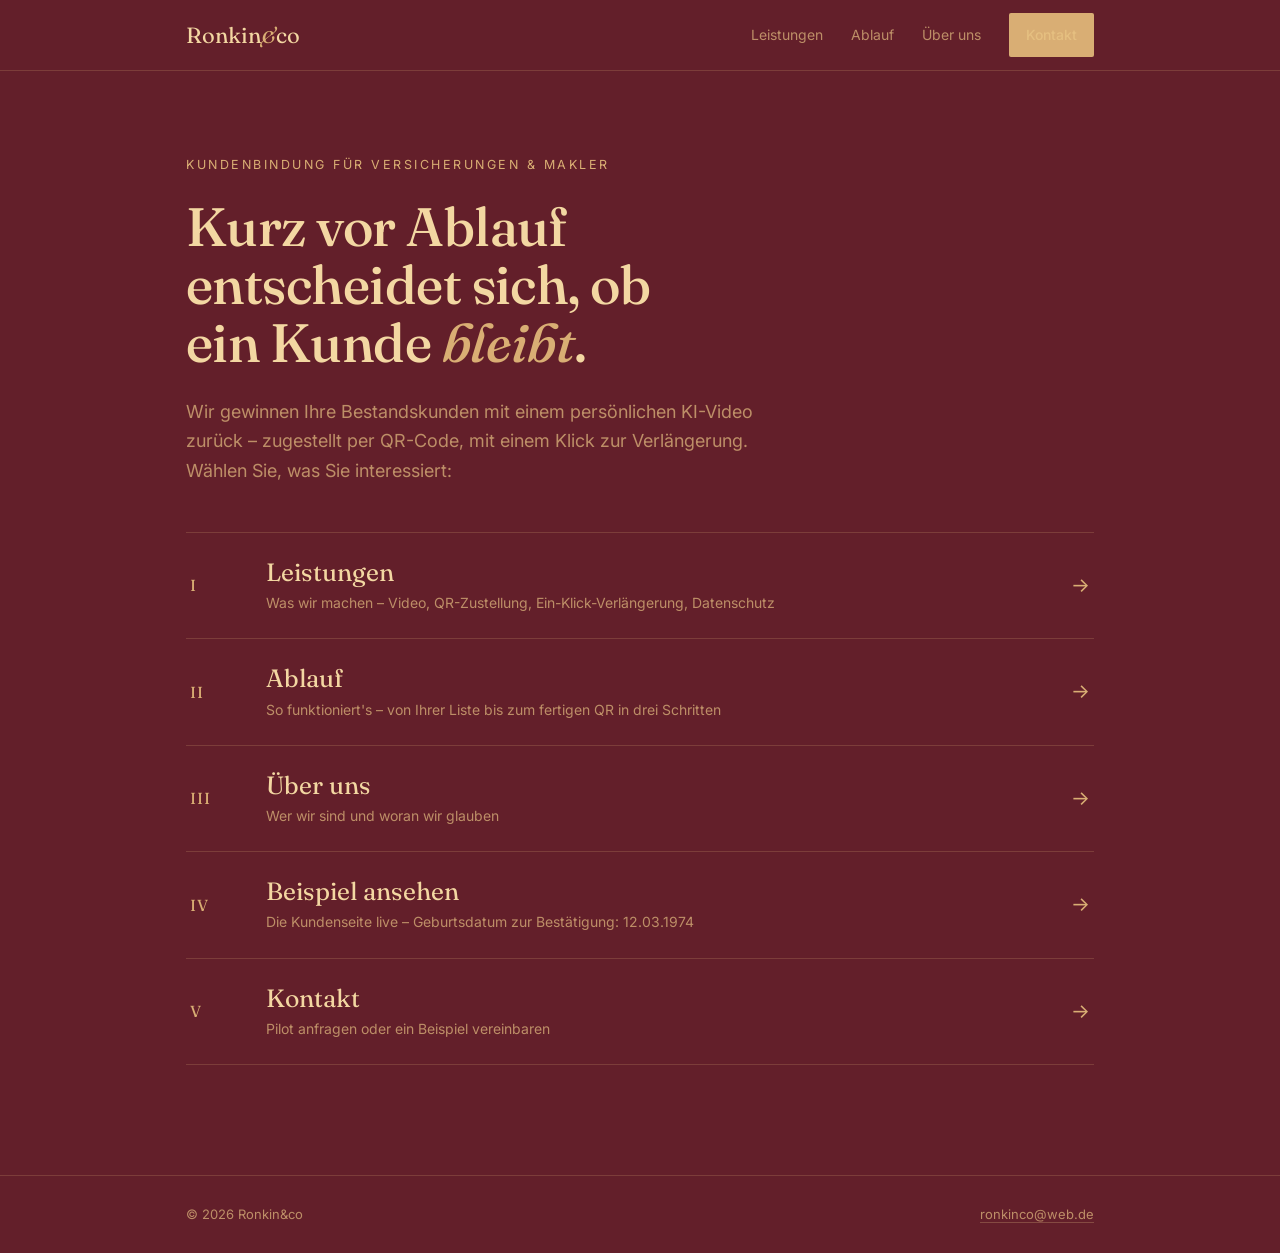
==== commit 5891f672: "Firmen-Website in Mehrseiter umbauen: Startseite = Inhaltsverzeichnis + Ueber uns - index.html: Star" ====
--- a/index.html
+++ b/index.html
@@ -4,238 +4,78 @@
 <meta charset="UTF-8">
 <meta name="viewport" content="width=device-width, initial-scale=1.0">
 <title>Ronkin&amp;co – Kundenbindung mit persönlichem KI-Video</title>
-<meta name="description" content="Ronkin&co hilft Versicherungen und Maklern, Bestandskunden vor Vertragsablauf mit einem persönlichen KI-Video zurückzugewinnen – per QR-Code, ohne App.">
+<meta name="description" content="Ronkin&co hilft Versicherungen und Maklern, Bestandskunden vor Vertragsablauf mit einem persönlichen KI-Video zurückzugewinnen.">
 <link rel="preconnect" href="https://fonts.googleapis.com">
 <link href="https://fonts.googleapis.com/css2?family=Fraunces:opsz,wght@9..144,400;9..144,500;9..144,600&family=Inter:wght@400;500&display=swap" rel="stylesheet">
-<style>
-  :root{
-    --ink:#631f2a; --ink-2:#5a1b24;
-    --gold:#ecc987; --gold-bright:#f3d7a2; --brass:#d9ae74;
-    --line:rgba(236,201,135,0.18);
-    --muted:rgba(236,201,135,0.66);
-  }
-  *{box-sizing:border-box;}
-  html{scroll-behavior:smooth;}
-  body{margin:0; background:var(--ink); color:var(--gold);
-    font-family:'Inter',sans-serif; -webkit-font-smoothing:antialiased; line-height:1.65;}
-  a{color:inherit;}
-  .wrap{max-width:960px; margin:0 auto; padding:0 26px;}
-  h1,h2,h3{font-family:'Fraunces',serif; font-weight:500; color:var(--gold-bright); margin:0;}
-
-  /* Nav */
-  nav{border-bottom:1px solid var(--line);}
-  .nav-in{display:flex; align-items:center; justify-content:space-between; height:70px;}
-  .logo{font-family:'Fraunces',serif; font-size:22px; color:var(--gold-bright); text-decoration:none;}
-  .logo .amp{color:var(--brass); font-style:italic;}
-  .nav-links{display:flex; align-items:center; gap:30px;}
-  .nav-links a{font-size:14px; color:var(--muted); text-decoration:none;}
-  .nav-links a:hover{color:var(--gold-bright);}
-  @media(max-width:680px){ .nav-links a{display:none;} }
-
-  .btn{display:inline-block; padding:12px 22px; border-radius:2px; font-size:14px;
-    font-weight:500; text-decoration:none; cursor:pointer; border:1px solid transparent; transition:.18s;}
-  .btn-primary{background:var(--brass); color:#3a1206;}
-  .btn-primary:hover{background:var(--gold-bright);}
-  .btn-line{border-color:rgba(236,201,135,0.35); color:var(--gold-bright);}
-  .btn-line:hover{border-color:var(--gold-bright);}
-
-  /* Hero */
-  .hero{padding:96px 0 78px;}
-  .kicker{font-size:12.5px; letter-spacing:0.2em; text-transform:uppercase; color:var(--brass); margin-bottom:26px;}
-  .hero h1{font-size:clamp(36px,6.2vw,62px); line-height:1.06; letter-spacing:-0.01em; max-width:15ch; text-wrap:balance;}
-  .hero h1 em{font-style:italic; color:var(--brass);}
-  .hero p{font-size:19px; color:var(--muted); max-width:50ch; margin:26px 0 34px;}
-  .hero-cta{display:flex; gap:16px; flex-wrap:wrap; align-items:center;}
-  .demo-note{font-size:13px; color:var(--muted); margin-top:16px;}
-
-  /* Section scaffolding */
-  section{padding:64px 0; border-top:1px solid var(--line);}
-  section.alt{background:var(--ink-2);}
-  .head{display:grid; grid-template-columns:170px 1fr; gap:34px; align-items:baseline;}
-  .head .label{font-size:12px; letter-spacing:0.16em; text-transform:uppercase; color:var(--brass);}
-  .head h2{font-size:clamp(25px,3.4vw,33px); line-height:1.14; max-width:20ch; text-wrap:balance;}
-  .head .lead{color:var(--muted); font-size:16px; margin:14px 0 0; max-width:56ch;}
-  @media(max-width:680px){ .head{grid-template-columns:1fr; gap:10px;} }
-
-  /* Definition rows (Leistungen / Ablauf) */
-  .rows{margin-top:14px;}
-  .row{display:grid; grid-template-columns:170px 1fr; gap:34px; padding:24px 0; border-top:1px solid var(--line);}
-  .row:first-child{border-top:none;}
-  .row .t{font-family:'Fraunces',serif; font-size:20px; color:var(--gold-bright); line-height:1.25;}
-  .row .d{margin:0; color:var(--muted); font-size:15.5px;}
-  @media(max-width:680px){ .row{grid-template-columns:1fr; gap:6px; padding:20px 0;} }
-
-  .audience{font-family:'Fraunces',serif; font-size:clamp(18px,2.4vw,22px); color:var(--gold-bright);
-    line-height:1.5; margin:22px 0 0; max-width:40ch;}
-  .audience .sep{color:var(--brass);}
-
-  /* Contact */
-  .contact-grid{display:grid; grid-template-columns:1fr 300px; gap:48px; align-items:start; margin-top:14px;}
-  @media(max-width:720px){ .contact-grid{grid-template-columns:1fr; gap:34px;} }
-  form{display:flex; flex-direction:column; gap:22px;}
-  .field label{font-size:12px; letter-spacing:0.08em; text-transform:uppercase; color:var(--brass); display:block; margin-bottom:8px;}
-  .field input, .field textarea{width:100%; padding:9px 2px; border:none; border-bottom:1px solid var(--line);
-    background:transparent; color:var(--gold-bright); font-size:16px; font-family:'Inter',sans-serif;}
-  .field input:focus, .field textarea:focus{outline:none; border-bottom-color:var(--brass);}
-  .field textarea{min-height:96px; resize:vertical;}
-  .aside p{margin:0 0 20px; color:var(--muted); font-size:15px; line-height:1.6;}
-  .aside .k{display:block; font-size:11.5px; letter-spacing:0.14em; text-transform:uppercase; color:var(--brass); margin-bottom:3px;}
-  .aside a{color:var(--gold-bright); text-decoration:none; border-bottom:1px solid rgba(236,201,135,0.3);}
-
-  footer{border-top:1px solid var(--line); padding:28px 0;}
-  .foot-in{display:flex; justify-content:space-between; flex-wrap:wrap; gap:10px; color:var(--muted); font-size:13px;}
-</style>
+<link rel="stylesheet" href="style.css">
 </head>
 <body id="top">
 
 <nav>
   <div class="wrap nav-in">
-    <a class="logo" href="#top">Ronkin<span class="amp">&amp;</span>co</a>
+    <a class="logo" href="index.html">Ronkin<span class="amp">&amp;</span>co</a>
     <div class="nav-links">
-      <a href="#leistungen">Leistungen</a>
-      <a href="#ablauf">Ablauf</a>
-      <a href="#kontakt">Kontakt</a>
+      <a href="leistungen.html">Leistungen</a>
+      <a href="ablauf.html">Ablauf</a>
+      <a href="ueber-uns.html">Über uns</a>
+      <a class="btn btn-primary nav-cta" href="kontakt.html">Kontakt</a>
     </div>
   </div>
 </nav>
 
-<header class="hero">
+<main class="home">
   <div class="wrap">
     <div class="kicker">Kundenbindung für Versicherungen &amp; Makler</div>
     <h1>Kurz vor Ablauf entscheidet sich, ob ein Kunde <em>bleibt</em>.</h1>
-    <p>Wir gewinnen Ihre Bestandskunden mit einem persönlichen KI-Video zurück – zugestellt
-       per QR-Code, mit einem Klick zur Verlängerung. Ohne App, ohne IT-Projekt.</p>
-    <div class="hero-cta">
-      <a class="btn btn-primary" href="#kontakt">Pilot anfragen</a>
-      <a class="btn btn-line" href="https://y4d8vszvyg-cyber.github.io/Mischa/kunde.html?ver=18&amp;s=ELaQp2cBk6ucsDvK26KkaA&amp;iv=mYInTKWCKKWYNJgK&amp;d=[base64]" target="_blank" rel="noopener">Beispiel ansehen</a>
-    </div>
-    <div class="demo-note">Beispielseite – zur Bestätigung Geburtsdatum <strong>12.03.1974</strong> eingeben.</div>
+    <p class="intro">Wir gewinnen Ihre Bestandskunden mit einem persönlichen KI-Video zurück –
+       zugestellt per QR-Code, mit einem Klick zur Verlängerung. Wählen Sie, was Sie interessiert:</p>
+
+    <ul class="toc">
+      <li>
+        <a href="leistungen.html">
+          <span class="num">I</span>
+          <span><span class="t">Leistungen</span><span class="d">Was wir machen – Video, QR-Zustellung, Ein-Klick-Verlängerung, Datenschutz</span></span>
+          <span class="arrow">&#8594;</span>
+        </a>
+      </li>
+      <li>
+        <a href="ablauf.html">
+          <span class="num">II</span>
+          <span><span class="t">Ablauf</span><span class="d">So funktioniert's – von Ihrer Liste bis zum fertigen QR in drei Schritten</span></span>
+          <span class="arrow">&#8594;</span>
+        </a>
+      </li>
+      <li>
+        <a href="ueber-uns.html">
+          <span class="num">III</span>
+          <span><span class="t">Über uns</span><span class="d">Wer wir sind und woran wir glauben</span></span>
+          <span class="arrow">&#8594;</span>
+        </a>
+      </li>
+      <li>
+        <a href="https://y4d8vszvyg-cyber.github.io/Mischa/kunde.html?ver=18&amp;s=ELaQp2cBk6ucsDvK26KkaA&amp;iv=mYInTKWCKKWYNJgK&amp;d=[base64]" target="_blank" rel="noopener">
+          <span class="num">IV</span>
+          <span><span class="t">Beispiel ansehen</span><span class="d">Die Kundenseite live – Geburtsdatum zur Bestätigung: 12.03.1974</span></span>
+          <span class="arrow">&#8594;</span>
+        </a>
+      </li>
+      <li>
+        <a href="kontakt.html">
+          <span class="num">V</span>
+          <span><span class="t">Kontakt</span><span class="d">Pilot anfragen oder ein Beispiel vereinbaren</span></span>
+          <span class="arrow">&#8594;</span>
+        </a>
+      </li>
+    </ul>
   </div>
-</header>
-
-<section id="leistungen">
-  <div class="wrap">
-    <div class="head">
-      <div class="label">Was wir machen</div>
-      <div>
-        <h2>Aus einem drohenden Wechsel wird eine Verlängerung.</h2>
-        <p class="lead">Ein durchdachter Ablauf statt einer weiteren Erinnerungsmail, die niemand öffnet.</p>
-      </div>
-    </div>
-    <div class="rows">
-      <div class="row">
-        <div class="t">Persönliches Video</div>
-        <p class="d">Ein Avatar spricht jeden Kunden namentlich an und nennt seinen Vertrag – für jeden Kunden einzeln erstellt.</p>
-      </div>
-      <div class="row">
-        <div class="t">Zustellung per QR-Code</div>
-        <p class="d">Aus Brief oder E-Mail heraus gescannt. Kein Login, keine App – der Kunde ist sofort auf seiner Seite.</p>
-      </div>
-      <div class="row">
-        <div class="t">Ein Klick zur Verlängerung</div>
-        <p class="d">Direkt aus der Seite verlängern oder um Kontakt bitten. Der Weg vom Impuls zur Handlung bleibt kurz.</p>
-      </div>
-      <div class="row">
-        <div class="t">Daten bleiben geschützt</div>
-        <p class="d">Die Angaben sind verschlüsselt und werden erst nach Bestätigung des Geburtsdatums sichtbar. DSGVO-konform.</p>
-      </div>
-    </div>
-  </div>
-</section>
-
-<section class="alt" id="ablauf">
-  <div class="wrap">
-    <div class="head">
-      <div class="label">Ablauf</div>
-      <div>
-        <h2>Von Ihrer Liste bis zum fertigen QR – in wenigen Tagen.</h2>
-      </div>
-    </div>
-    <div class="rows">
-      <div class="row">
-        <div class="t">Schritt eins</div>
-        <p class="d">Sie geben uns eine einfache Liste ablaufender Verträge – Name, Produkt, Ablaufdatum. Mehr braucht es nicht.</p>
-      </div>
-      <div class="row">
-        <div class="t">Schritt zwei</div>
-        <p class="d">Wir erstellen pro Kunde das persönliche Video, die geschützte Seite und den fertigen QR-Code.</p>
-      </div>
-      <div class="row">
-        <div class="t">Schritt drei</div>
-        <p class="d">Der Kunde scannt, sieht sein Video und verlängert. Sie vergleichen die Quote mit einer Kontrollgruppe.</p>
-      </div>
-    </div>
-  </div>
-</section>
-
-<section id="fuer-wen">
-  <div class="wrap">
-    <div class="head">
-      <div class="label">Für wen</div>
-      <div>
-        <h2>Für alle, die Bestandskunden halten wollen.</h2>
-        <p class="lead">Am stärksten dort, wo Verträge jährlich auslaufen – etwa bei Kfz zum Stichtag. Wir starten mit einer kleinen Pilotgruppe.</p>
-      </div>
-    </div>
-    <p class="audience">Makler <span class="sep">·</span> Makler-Pools &amp; Vertriebe <span class="sep">·</span> Ausschließlichkeitsvertreter <span class="sep">·</span> InsurTechs <span class="sep">·</span> mittelständische Versicherer</p>
-  </div>
-</section>
-
-<section class="alt" id="kontakt">
-  <div class="wrap">
-    <div class="head">
-      <div class="label">Kontakt</div>
-      <div>
-        <h2>Pilot anfragen oder ein Beispiel vereinbaren.</h2>
-        <p class="lead">Schreiben Sie kurz, wer Sie sind und woran Sie denken – wir melden uns mit einem konkreten Beispiel.</p>
-      </div>
-    </div>
-    <div class="contact-grid">
-      <form id="kontakt-form">
-        <div class="field">
-          <label for="f-name">Name</label>
-          <input id="f-name" type="text" autocomplete="name" required>
-        </div>
-        <div class="field">
-          <label for="f-firma">Firma</label>
-          <input id="f-firma" type="text" autocomplete="organization">
-        </div>
-        <div class="field">
-          <label for="f-email">E-Mail</label>
-          <input id="f-email" type="email" autocomplete="email" required>
-        </div>
-        <div class="field">
-          <label for="f-nachricht">Nachricht</label>
-          <textarea id="f-nachricht" placeholder="Worum geht's? Z. B. Kfz-Bestand, ungefähre Anzahl Verträge."></textarea>
-        </div>
-        <button class="btn btn-primary" type="submit" style="align-self:flex-start;">Anfrage senden</button>
-      </form>
-      <div class="aside">
-        <p><span class="k">E-Mail</span><a href="mailto:ronkinco@web.de">ronkinco@web.de</a></p>
-        <p><span class="k">So läuft ein Pilot</span>Kostenlos, an einer kleinen Kundengruppe. Sie liefern nur die Liste – den Rest übernehmen wir.</p>
-      </div>
-    </div>
-  </div>
-</section>
+</main>
 
 <footer>
   <div class="wrap foot-in">
     <div>© <span id="jahr"></span> Ronkin&amp;co</div>
-    <div>Kundenbindung mit persönlichem KI-Video</div>
+    <div><a href="kontakt.html">ronkinco@web.de</a></div>
   </div>
 </footer>
-
-<script>
-  document.getElementById("jahr").textContent = new Date().getFullYear();
-  document.getElementById("kontakt-form").addEventListener("submit", function (e) {
-    e.preventDefault();
-    var g = function (id) { return document.getElementById(id).value.trim(); };
-    var name = g("f-name"), firma = g("f-firma"), email = g("f-email"), nachricht = g("f-nachricht");
-    var betreff = "Pilot-Anfrage" + (firma ? " – " + firma : "");
-    var body = "Name: " + name + "\nFirma: " + firma + "\nE-Mail: " + email + "\n\n" + nachricht + "\n";
-    window.location.href = "mailto:ronkinco@web.de?subject="
-      + encodeURIComponent(betreff) + "&body=" + encodeURIComponent(body);
-  });
-</script>
+<script>document.getElementById("jahr").textContent = new Date().getFullYear();</script>
 </body>
 </html>
--- a/style.css
+++ b/style.css
@@ -0,0 +1,99 @@
+/* Ronkin&co — gemeinsame Styles (Bordeaux / Gold, editorial) */
+:root{
+  --ink:#631f2a; --ink-2:#5a1b24;
+  --gold:#ecc987; --gold-bright:#f3d7a2; --brass:#d9ae74;
+  --line:rgba(236,201,135,0.18);
+  --muted:rgba(236,201,135,0.66);
+}
+*{box-sizing:border-box;}
+html{scroll-behavior:smooth;}
+body{margin:0; background:var(--ink); color:var(--gold);
+  font-family:'Inter',sans-serif; -webkit-font-smoothing:antialiased; line-height:1.65;}
+a{color:inherit;}
+.wrap{max-width:960px; margin:0 auto; padding:0 26px;}
+h1,h2,h3{font-family:'Fraunces',serif; font-weight:500; color:var(--gold-bright); margin:0;}
+
+/* Nav */
+nav{border-bottom:1px solid var(--line);}
+.nav-in{display:flex; align-items:center; justify-content:space-between; height:70px;}
+.logo{font-family:'Fraunces',serif; font-size:22px; color:var(--gold-bright); text-decoration:none;}
+.logo .amp{color:var(--brass); font-style:italic;}
+.nav-links{display:flex; align-items:center; gap:28px;}
+.nav-links a{font-size:14px; color:var(--muted); text-decoration:none;}
+.nav-links a:hover, .nav-links a.active{color:var(--gold-bright);}
+@media(max-width:680px){ .nav-links a{display:none;} .nav-links a.nav-cta{display:inline-block;} }
+
+.btn{display:inline-block; padding:12px 22px; border-radius:2px; font-size:14px;
+  font-weight:500; text-decoration:none; cursor:pointer; border:1px solid transparent; transition:.18s;}
+.btn-primary{background:var(--brass); color:#3a1206;}
+.btn-primary:hover{background:var(--gold-bright);}
+.btn-line{border-color:rgba(236,201,135,0.35); color:var(--gold-bright);}
+.btn-line:hover{border-color:var(--gold-bright);}
+.nav-links .btn{padding:9px 16px;}
+
+/* Startseite (Inhaltsverzeichnis) */
+.home{padding:84px 0 40px;}
+.home .kicker{font-size:12.5px; letter-spacing:0.2em; text-transform:uppercase; color:var(--brass); margin-bottom:22px;}
+.home h1{font-size:clamp(34px,5.6vw,54px); line-height:1.08; letter-spacing:-0.01em; max-width:17ch; text-wrap:balance;}
+.home h1 em{font-style:italic; color:var(--brass);}
+.home .intro{font-size:18px; color:var(--muted); max-width:52ch; margin:24px 0 0;}
+
+.toc{list-style:none; margin:46px 0 30px; padding:0; border-top:1px solid var(--line);}
+.toc li{border-bottom:1px solid var(--line);}
+.toc a{display:grid; grid-template-columns:56px 1fr auto; align-items:center; gap:20px;
+  padding:24px 4px; text-decoration:none; transition:.15s;}
+.toc a:hover{padding-left:12px; background:rgba(255,255,255,0.02);}
+.toc .num{font-family:'Fraunces',serif; font-size:16px; color:var(--brass); letter-spacing:0.06em;}
+.toc .t{font-family:'Fraunces',serif; font-size:clamp(20px,2.6vw,25px); color:var(--gold-bright); line-height:1.2;}
+.toc .d{display:block; font-size:14px; color:var(--muted); margin-top:3px;}
+.toc .arrow{color:var(--brass); font-size:20px;}
+@media(max-width:560px){ .toc a{grid-template-columns:34px 1fr; } .toc .arrow{display:none;} }
+
+/* Unterseiten-Kopf */
+.page-hero{padding:70px 0 18px;}
+.page-hero .kicker{font-size:12px; letter-spacing:0.16em; text-transform:uppercase; color:var(--brass); margin-bottom:16px;}
+.page-hero h1{font-size:clamp(30px,5vw,46px); line-height:1.08; max-width:18ch; text-wrap:balance;}
+.page-hero .lead{font-size:18px; color:var(--muted); max-width:56ch; margin:20px 0 0;}
+
+/* Abschnitte / Zeilen */
+section{padding:44px 0;}
+section.bordered{border-top:1px solid var(--line);}
+.head{display:grid; grid-template-columns:170px 1fr; gap:34px; align-items:baseline;}
+.head .label{font-size:12px; letter-spacing:0.16em; text-transform:uppercase; color:var(--brass);}
+.head h2{font-size:clamp(23px,3.2vw,30px); line-height:1.16; max-width:22ch; text-wrap:balance;}
+@media(max-width:680px){ .head{grid-template-columns:1fr; gap:10px;} }
+
+.rows{margin-top:14px;}
+.row{display:grid; grid-template-columns:170px 1fr; gap:34px; padding:24px 0; border-top:1px solid var(--line);}
+.row:first-child{border-top:none;}
+.row .t{font-family:'Fraunces',serif; font-size:20px; color:var(--gold-bright); line-height:1.25;}
+.row .d{margin:0; color:var(--muted); font-size:15.5px;}
+@media(max-width:680px){ .row{grid-template-columns:1fr; gap:6px; padding:20px 0;} }
+
+.prose{max-width:66ch;}
+.prose p{color:var(--gold); font-size:16.5px; margin:0 0 20px;}
+.prose p.lead-p{font-size:19px; color:var(--gold-bright);}
+.values{display:grid; grid-template-columns:repeat(auto-fit,minmax(190px,1fr)); gap:24px; margin-top:14px;}
+.values .t{font-family:'Fraunces',serif; font-size:19px; color:var(--gold-bright); margin-bottom:5px;}
+.values .d{color:var(--muted); font-size:14.5px;}
+
+.audience{font-family:'Fraunces',serif; font-size:clamp(18px,2.4vw,22px); color:var(--gold-bright);
+  line-height:1.5; margin:6px 0 0; max-width:44ch;}
+.audience .sep{color:var(--brass);}
+
+/* Kontakt */
+.contact-grid{display:grid; grid-template-columns:1fr 300px; gap:48px; align-items:start; margin-top:8px;}
+@media(max-width:720px){ .contact-grid{grid-template-columns:1fr; gap:34px;} }
+form{display:flex; flex-direction:column; gap:22px;}
+.field label{font-size:12px; letter-spacing:0.08em; text-transform:uppercase; color:var(--brass); display:block; margin-bottom:8px;}
+.field input, .field textarea{width:100%; padding:9px 2px; border:none; border-bottom:1px solid var(--line);
+  background:transparent; color:var(--gold-bright); font-size:16px; font-family:'Inter',sans-serif;}
+.field input:focus, .field textarea:focus{outline:none; border-bottom-color:var(--brass);}
+.field textarea{min-height:96px; resize:vertical;}
+.aside p{margin:0 0 20px; color:var(--muted); font-size:15px; line-height:1.6;}
+.aside .k{display:block; font-size:11.5px; letter-spacing:0.14em; text-transform:uppercase; color:var(--brass); margin-bottom:3px;}
+.aside a{color:var(--gold-bright); text-decoration:none; border-bottom:1px solid rgba(236,201,135,0.3);}
+
+footer{border-top:1px solid var(--line); padding:28px 0; margin-top:40px;}
+.foot-in{display:flex; justify-content:space-between; flex-wrap:wrap; gap:10px; color:var(--muted); font-size:13px;}
+.foot-in a{text-decoration:none; border-bottom:1px solid rgba(236,201,135,0.25);}
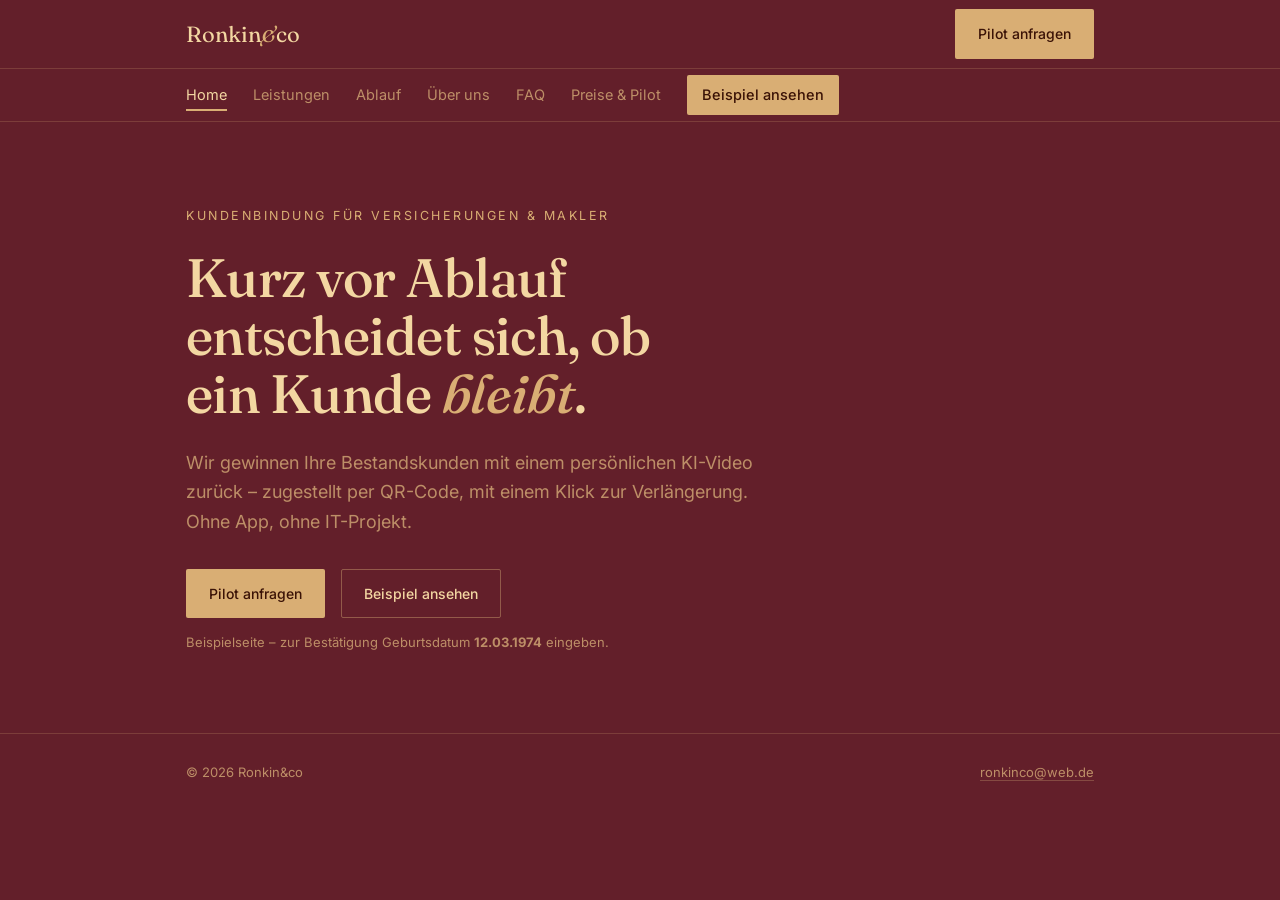
==== commit 467696c7: "Waagerechtes Kopfmenue (Shop-Stil) + FAQ- und Preise/Pilot-Seiten - style.css: zweizeiliges Kopfmenu" ====
--- a/index.html
+++ b/index.html
@@ -11,62 +11,35 @@
 </head>
 <body id="top">
 
-<nav>
-  <div class="wrap nav-in">
+<header class="site-head">
+  <div class="topbar"><div class="wrap topbar-in">
     <a class="logo" href="index.html">Ronkin<span class="amp">&amp;</span>co</a>
-    <div class="nav-links">
+    <a class="btn btn-primary" href="kontakt.html">Pilot anfragen</a>
+  </div></div>
+  <div class="menubar"><div class="wrap">
+    <nav class="menu">
+      <a href="index.html" class="active">Home</a>
       <a href="leistungen.html">Leistungen</a>
       <a href="ablauf.html">Ablauf</a>
       <a href="ueber-uns.html">Über uns</a>
-      <a class="btn btn-primary nav-cta" href="kontakt.html">Kontakt</a>
-    </div>
-  </div>
-</nav>
+      <a href="faq.html">FAQ</a>
+      <a href="preise-pilot.html">Preise &amp; Pilot</a>
+      <a class="pill" href="beispiel.html" target="_blank" rel="noopener">Beispiel ansehen</a>
+    </nav>
+  </div></div>
+</header>
 
 <main class="home">
   <div class="wrap">
     <div class="kicker">Kundenbindung für Versicherungen &amp; Makler</div>
     <h1>Kurz vor Ablauf entscheidet sich, ob ein Kunde <em>bleibt</em>.</h1>
     <p class="intro">Wir gewinnen Ihre Bestandskunden mit einem persönlichen KI-Video zurück –
-       zugestellt per QR-Code, mit einem Klick zur Verlängerung. Wählen Sie, was Sie interessiert:</p>
-
-    <ul class="toc">
-      <li>
-        <a href="leistungen.html">
-          <span class="num">I</span>
-          <span><span class="t">Leistungen</span><span class="d">Was wir machen – Video, QR-Zustellung, Ein-Klick-Verlängerung, Datenschutz</span></span>
-          <span class="arrow">&#8594;</span>
-        </a>
-      </li>
-      <li>
-        <a href="ablauf.html">
-          <span class="num">II</span>
-          <span><span class="t">Ablauf</span><span class="d">So funktioniert's – von Ihrer Liste bis zum fertigen QR in drei Schritten</span></span>
-          <span class="arrow">&#8594;</span>
-        </a>
-      </li>
-      <li>
-        <a href="ueber-uns.html">
-          <span class="num">III</span>
-          <span><span class="t">Über uns</span><span class="d">Wer wir sind und woran wir glauben</span></span>
-          <span class="arrow">&#8594;</span>
-        </a>
-      </li>
-      <li>
-        <a href="https://y4d8vszvyg-cyber.github.io/Mischa/kunde.html?ver=18&amp;s=ELaQp2cBk6ucsDvK26KkaA&amp;iv=mYInTKWCKKWYNJgK&amp;d=[base64]" target="_blank" rel="noopener">
-          <span class="num">IV</span>
-          <span><span class="t">Beispiel ansehen</span><span class="d">Die Kundenseite live – Geburtsdatum zur Bestätigung: 12.03.1974</span></span>
-          <span class="arrow">&#8594;</span>
-        </a>
-      </li>
-      <li>
-        <a href="kontakt.html">
-          <span class="num">V</span>
-          <span><span class="t">Kontakt</span><span class="d">Pilot anfragen oder ein Beispiel vereinbaren</span></span>
-          <span class="arrow">&#8594;</span>
-        </a>
-      </li>
-    </ul>
+       zugestellt per QR-Code, mit einem Klick zur Verlängerung. Ohne App, ohne IT-Projekt.</p>
+    <div class="hero-cta" style="display:flex; gap:16px; flex-wrap:wrap; margin-top:32px;">
+      <a class="btn btn-primary" href="kontakt.html">Pilot anfragen</a>
+      <a class="btn btn-line" href="beispiel.html" target="_blank" rel="noopener">Beispiel ansehen</a>
+    </div>
+    <div style="font-size:13px; color:var(--muted); margin-top:14px;">Beispielseite – zur Bestätigung Geburtsdatum <strong>12.03.1974</strong> eingeben.</div>
   </div>
 </main>
 
--- a/style.css
+++ b/style.css
@@ -13,15 +13,19 @@
 .wrap{max-width:960px; margin:0 auto; padding:0 26px;}
 h1,h2,h3{font-family:'Fraunces',serif; font-weight:500; color:var(--gold-bright); margin:0;}
 
-/* Nav */
-nav{border-bottom:1px solid var(--line);}
-.nav-in{display:flex; align-items:center; justify-content:space-between; height:70px;}
+/* Kopf: zweizeiliges Menue (Shop-Navigation) */
+.site-head{border-bottom:1px solid var(--line);}
+.topbar-in{display:flex; align-items:center; justify-content:space-between; height:68px;}
 .logo{font-family:'Fraunces',serif; font-size:22px; color:var(--gold-bright); text-decoration:none;}
 .logo .amp{color:var(--brass); font-style:italic;}
-.nav-links{display:flex; align-items:center; gap:28px;}
-.nav-links a{font-size:14px; color:var(--muted); text-decoration:none;}
-.nav-links a:hover, .nav-links a.active{color:var(--gold-bright);}
-@media(max-width:680px){ .nav-links a{display:none;} .nav-links a.nav-cta{display:inline-block;} }
+.menubar{border-top:1px solid var(--line);}
+.menu{display:flex; align-items:center; gap:26px; height:52px; overflow-x:auto; scrollbar-width:none;}
+.menu::-webkit-scrollbar{display:none;}
+.menu a{font-size:14.5px; color:var(--muted); text-decoration:none; white-space:nowrap; padding:4px 0;}
+.menu a:hover{color:var(--gold-bright);}
+.menu a.active{color:var(--gold-bright); box-shadow:inset 0 -2px 0 var(--brass);}
+.menu a.pill{background:var(--brass); color:#3a1206; padding:8px 15px; border-radius:2px; font-weight:500;}
+.menu a.pill:hover{background:var(--gold-bright); color:#3a1206;}
 
 .btn{display:inline-block; padding:12px 22px; border-radius:2px; font-size:14px;
   font-weight:500; text-decoration:none; cursor:pointer; border:1px solid transparent; transition:.18s;}
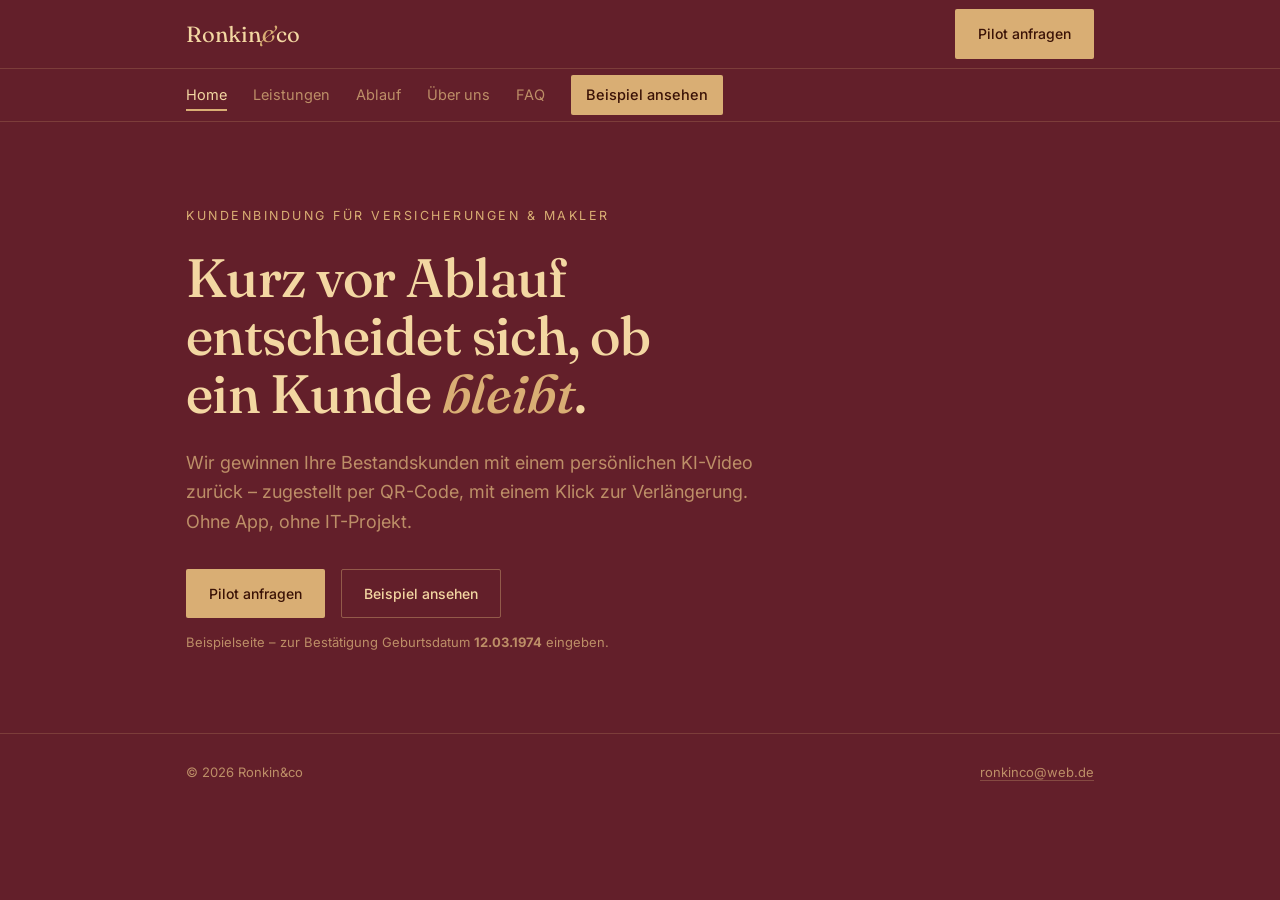
==== commit 1c1a6409: ""Preise & Pilot"-Seite und Menuepunkt entfernen - preise-pilot.html geloescht - Menueeintrag aus all" ====
--- a/index.html
+++ b/index.html
@@ -23,7 +23,6 @@
       <a href="ablauf.html">Ablauf</a>
       <a href="ueber-uns.html">Über uns</a>
       <a href="faq.html">FAQ</a>
-      <a href="preise-pilot.html">Preise &amp; Pilot</a>
       <a class="pill" href="beispiel.html" target="_blank" rel="noopener">Beispiel ansehen</a>
     </nav>
   </div></div>
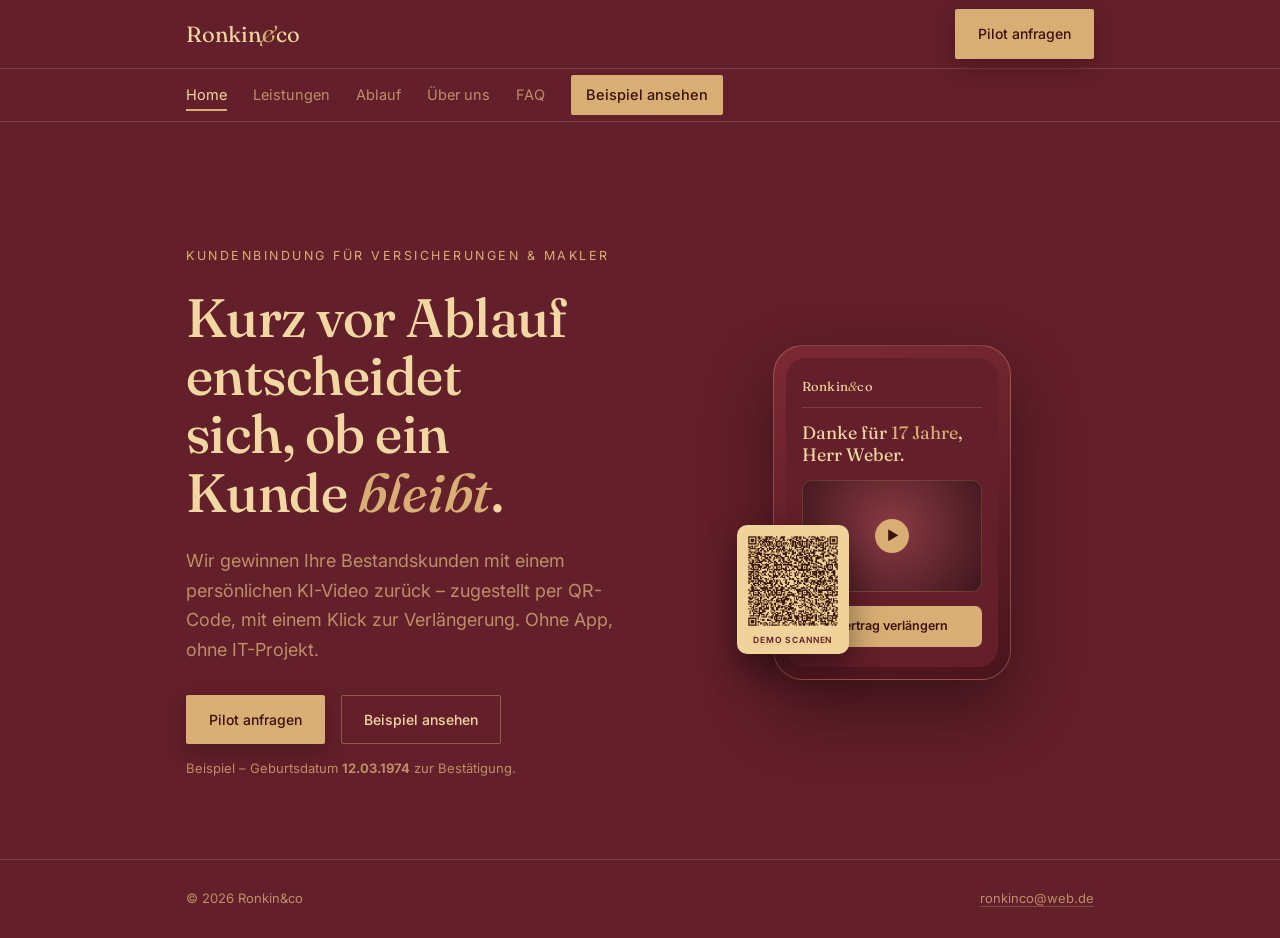
==== commit b1ccea03: "Startseite ansprechender: Hero-Schaukasten mit Handy-Vorschau + Demo-QR - Zweispaltiger Hero: Text l" ====
--- a/index.html
+++ b/index.html
@@ -30,15 +30,32 @@
 
 <main class="home">
   <div class="wrap">
-    <div class="kicker">Kundenbindung für Versicherungen &amp; Makler</div>
-    <h1>Kurz vor Ablauf entscheidet sich, ob ein Kunde <em>bleibt</em>.</h1>
-    <p class="intro">Wir gewinnen Ihre Bestandskunden mit einem persönlichen KI-Video zurück –
-       zugestellt per QR-Code, mit einem Klick zur Verlängerung. Ohne App, ohne IT-Projekt.</p>
-    <div class="hero-cta" style="display:flex; gap:16px; flex-wrap:wrap; margin-top:32px;">
-      <a class="btn btn-primary" href="kontakt.html">Pilot anfragen</a>
-      <a class="btn btn-line" href="beispiel.html" target="_blank" rel="noopener">Beispiel ansehen</a>
+    <div class="showcase">
+      <div class="copy">
+        <div class="kicker">Kundenbindung für Versicherungen &amp; Makler</div>
+        <h1>Kurz vor Ablauf entscheidet sich, ob ein Kunde <em>bleibt</em>.</h1>
+        <p class="intro">Wir gewinnen Ihre Bestandskunden mit einem persönlichen KI-Video zurück –
+           zugestellt per QR-Code, mit einem Klick zur Verlängerung. Ohne App, ohne IT-Projekt.</p>
+        <div class="hero-cta" style="display:flex; gap:16px; flex-wrap:wrap; margin-top:30px;">
+          <a class="btn btn-primary" href="kontakt.html">Pilot anfragen</a>
+          <a class="btn btn-line" href="beispiel.html" target="_blank" rel="noopener">Beispiel ansehen</a>
+        </div>
+        <div style="font-size:13px; color:var(--muted); margin-top:14px;">Beispiel – Geburtsdatum <strong>12.03.1974</strong> zur Bestätigung.</div>
+      </div>
+      <div class="visual">
+        <div class="phone"><div class="scr">
+          <div class="p-brand">Ronkin<span class="amp">&amp;</span>co</div>
+          <div class="p-rule"></div>
+          <div class="p-title">Danke für <em>17&nbsp;Jahre</em>, Herr&nbsp;Weber.</div>
+          <div class="p-video"><span class="play">&#9654;</span></div>
+          <div class="p-btn">Vertrag verlängern</div>
+        </div></div>
+        <a class="qr-badge" href="beispiel.html" target="_blank" rel="noopener" aria-label="Demo scannen">
+          <img src="demo-qr.png" alt="QR-Code zur Demo">
+          <span>Demo scannen</span>
+        </a>
+      </div>
     </div>
-    <div style="font-size:13px; color:var(--muted); margin-top:14px;">Beispielseite – zur Bestätigung Geburtsdatum <strong>12.03.1974</strong> eingeben.</div>
   </div>
 </main>
 
--- a/style.css
+++ b/style.css
@@ -101,3 +101,40 @@
 footer{border-top:1px solid var(--line); padding:28px 0; margin-top:40px;}
 .foot-in{display:flex; justify-content:space-between; flex-wrap:wrap; gap:10px; color:var(--muted); font-size:13px;}
 .foot-in a{text-decoration:none; border-bottom:1px solid rgba(236,201,135,0.25);}
+
+/* Waermerer Lichtschein oben */
+.home, .page-hero{position:relative; overflow:hidden;}
+.home::before, .page-hero::before{content:""; position:absolute; inset:-40% 0 auto -10%; height:520px; pointer-events:none;
+  background:radial-gradient(52% 80% at 82% 0%, rgba(240,210,155,0.13), transparent 62%);}
+.home > .wrap, .page-hero > .wrap{position:relative; z-index:1;}
+
+/* Feinere Buttons */
+.btn-primary{box-shadow:0 8px 22px rgba(0,0,0,0.22);}
+.btn{transition:transform .15s ease, background .18s ease, border-color .18s ease;}
+.btn:hover{transform:translateY(-1px);}
+
+/* Hero-Schaukasten (Startseite) */
+.showcase{display:grid; grid-template-columns:1.05fr 0.95fr; gap:56px; align-items:center; margin-top:40px;}
+@media(max-width:820px){ .showcase{grid-template-columns:1fr; gap:44px;} }
+.visual{position:relative; width:250px; justify-self:center;}
+.phone{width:238px; margin:0 auto; border-radius:30px; padding:12px;
+  background:linear-gradient(160deg,#7c2a35,#4a141d); border:1px solid rgba(236,201,135,0.28);
+  box-shadow:0 30px 70px rgba(0,0,0,0.4);}
+.phone .scr{background:var(--ink); border-radius:20px; padding:18px 16px 20px; overflow:hidden;}
+.p-brand{font-family:'Fraunces',serif; font-size:13px; color:var(--gold-bright); letter-spacing:.02em;}
+.p-brand .amp{color:var(--brass); font-style:italic;}
+.p-rule{height:1px; background:var(--line); margin:9px 0 14px;}
+.p-title{font-family:'Fraunces',serif; font-size:18px; line-height:1.22; color:var(--gold-bright);}
+.p-title em{font-style:normal; color:var(--brass);}
+.p-video{margin:14px 0; aspect-ratio:16/10; border-radius:10px; border:1px solid var(--line);
+  background:radial-gradient(circle at 50% 42%,#8a3a44,#40161d); display:flex; align-items:center; justify-content:center;}
+.p-video .play{width:34px; height:34px; border-radius:50%; background:var(--brass); color:#3a1206;
+  display:flex; align-items:center; justify-content:center; font-size:13px; padding-left:2px;}
+.p-btn{background:var(--brass); color:#3a1206; font-size:12.5px; font-weight:600; text-align:center;
+  padding:10px; border-radius:7px;}
+.qr-badge{position:absolute; left:-30px; bottom:26px; width:112px; padding:9px 9px 7px; border-radius:10px;
+  background:#f0d29b; box-shadow:0 16px 34px rgba(0,0,0,0.42);}
+.qr-badge img{width:100%; display:block; border-radius:3px;}
+.qr-badge span{display:block; text-align:center; font-size:8.5px; letter-spacing:.1em; text-transform:uppercase;
+  color:#5a1b24; margin-top:5px; font-weight:600;}
+@media(max-width:820px){ .qr-badge{left:auto; right:-14px; bottom:14px;} }
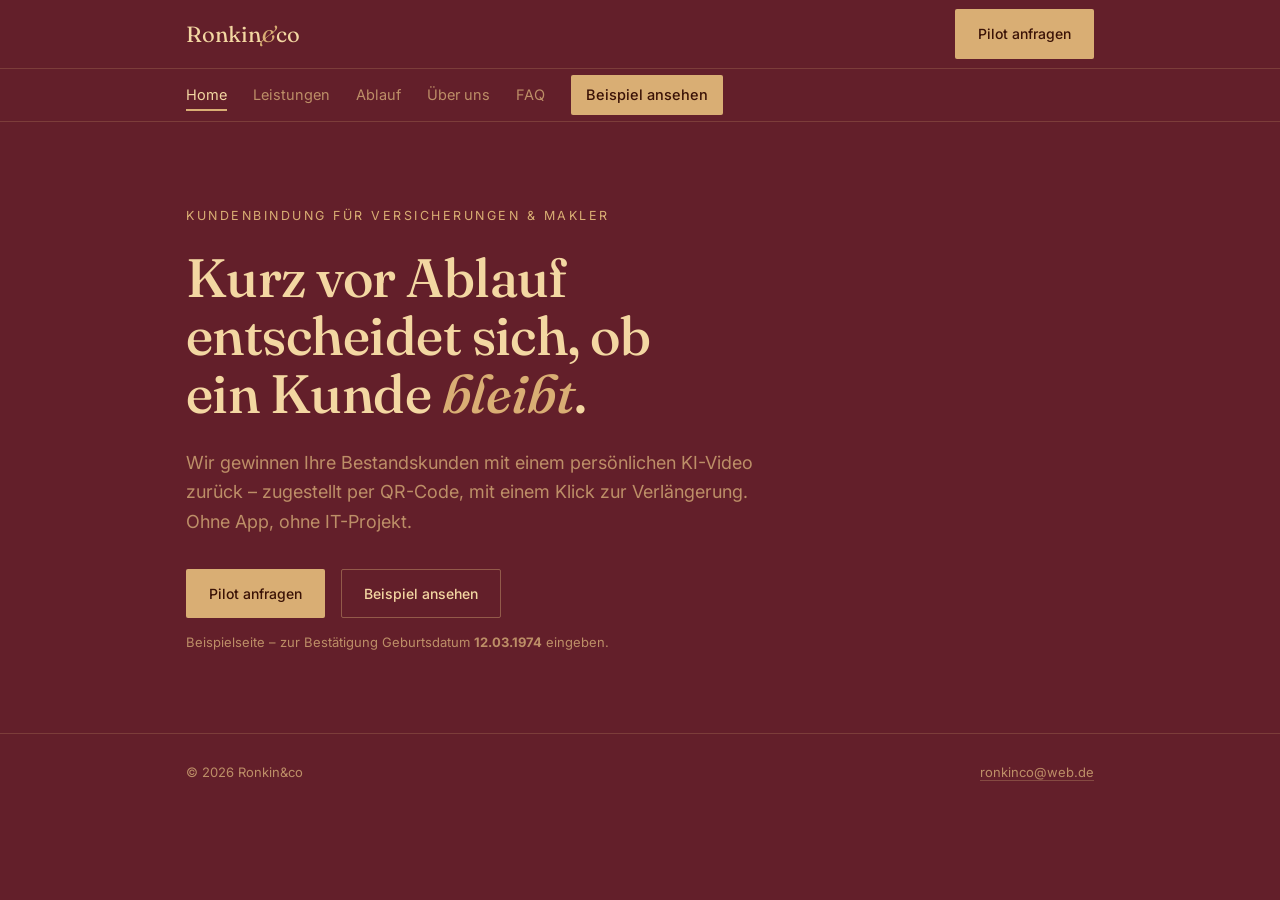
==== commit 87b5bcdb: "Revert "Startseite ansprechender: Hero-Schaukasten mit Handy-Vorschau + Demo-QR" This reverts commit" ====
--- a/index.html
+++ b/index.html
@@ -30,32 +30,15 @@
 
 <main class="home">
   <div class="wrap">
-    <div class="showcase">
-      <div class="copy">
-        <div class="kicker">Kundenbindung für Versicherungen &amp; Makler</div>
-        <h1>Kurz vor Ablauf entscheidet sich, ob ein Kunde <em>bleibt</em>.</h1>
-        <p class="intro">Wir gewinnen Ihre Bestandskunden mit einem persönlichen KI-Video zurück –
-           zugestellt per QR-Code, mit einem Klick zur Verlängerung. Ohne App, ohne IT-Projekt.</p>
-        <div class="hero-cta" style="display:flex; gap:16px; flex-wrap:wrap; margin-top:30px;">
-          <a class="btn btn-primary" href="kontakt.html">Pilot anfragen</a>
-          <a class="btn btn-line" href="beispiel.html" target="_blank" rel="noopener">Beispiel ansehen</a>
-        </div>
-        <div style="font-size:13px; color:var(--muted); margin-top:14px;">Beispiel – Geburtsdatum <strong>12.03.1974</strong> zur Bestätigung.</div>
-      </div>
-      <div class="visual">
-        <div class="phone"><div class="scr">
-          <div class="p-brand">Ronkin<span class="amp">&amp;</span>co</div>
-          <div class="p-rule"></div>
-          <div class="p-title">Danke für <em>17&nbsp;Jahre</em>, Herr&nbsp;Weber.</div>
-          <div class="p-video"><span class="play">&#9654;</span></div>
-          <div class="p-btn">Vertrag verlängern</div>
-        </div></div>
-        <a class="qr-badge" href="beispiel.html" target="_blank" rel="noopener" aria-label="Demo scannen">
-          <img src="demo-qr.png" alt="QR-Code zur Demo">
-          <span>Demo scannen</span>
-        </a>
-      </div>
+    <div class="kicker">Kundenbindung für Versicherungen &amp; Makler</div>
+    <h1>Kurz vor Ablauf entscheidet sich, ob ein Kunde <em>bleibt</em>.</h1>
+    <p class="intro">Wir gewinnen Ihre Bestandskunden mit einem persönlichen KI-Video zurück –
+       zugestellt per QR-Code, mit einem Klick zur Verlängerung. Ohne App, ohne IT-Projekt.</p>
+    <div class="hero-cta" style="display:flex; gap:16px; flex-wrap:wrap; margin-top:32px;">
+      <a class="btn btn-primary" href="kontakt.html">Pilot anfragen</a>
+      <a class="btn btn-line" href="beispiel.html" target="_blank" rel="noopener">Beispiel ansehen</a>
     </div>
+    <div style="font-size:13px; color:var(--muted); margin-top:14px;">Beispielseite – zur Bestätigung Geburtsdatum <strong>12.03.1974</strong> eingeben.</div>
   </div>
 </main>
 
--- a/style.css
+++ b/style.css
@@ -101,40 +101,3 @@
 footer{border-top:1px solid var(--line); padding:28px 0; margin-top:40px;}
 .foot-in{display:flex; justify-content:space-between; flex-wrap:wrap; gap:10px; color:var(--muted); font-size:13px;}
 .foot-in a{text-decoration:none; border-bottom:1px solid rgba(236,201,135,0.25);}
-
-/* Waermerer Lichtschein oben */
-.home, .page-hero{position:relative; overflow:hidden;}
-.home::before, .page-hero::before{content:""; position:absolute; inset:-40% 0 auto -10%; height:520px; pointer-events:none;
-  background:radial-gradient(52% 80% at 82% 0%, rgba(240,210,155,0.13), transparent 62%);}
-.home > .wrap, .page-hero > .wrap{position:relative; z-index:1;}
-
-/* Feinere Buttons */
-.btn-primary{box-shadow:0 8px 22px rgba(0,0,0,0.22);}
-.btn{transition:transform .15s ease, background .18s ease, border-color .18s ease;}
-.btn:hover{transform:translateY(-1px);}
-
-/* Hero-Schaukasten (Startseite) */
-.showcase{display:grid; grid-template-columns:1.05fr 0.95fr; gap:56px; align-items:center; margin-top:40px;}
-@media(max-width:820px){ .showcase{grid-template-columns:1fr; gap:44px;} }
-.visual{position:relative; width:250px; justify-self:center;}
-.phone{width:238px; margin:0 auto; border-radius:30px; padding:12px;
-  background:linear-gradient(160deg,#7c2a35,#4a141d); border:1px solid rgba(236,201,135,0.28);
-  box-shadow:0 30px 70px rgba(0,0,0,0.4);}
-.phone .scr{background:var(--ink); border-radius:20px; padding:18px 16px 20px; overflow:hidden;}
-.p-brand{font-family:'Fraunces',serif; font-size:13px; color:var(--gold-bright); letter-spacing:.02em;}
-.p-brand .amp{color:var(--brass); font-style:italic;}
-.p-rule{height:1px; background:var(--line); margin:9px 0 14px;}
-.p-title{font-family:'Fraunces',serif; font-size:18px; line-height:1.22; color:var(--gold-bright);}
-.p-title em{font-style:normal; color:var(--brass);}
-.p-video{margin:14px 0; aspect-ratio:16/10; border-radius:10px; border:1px solid var(--line);
-  background:radial-gradient(circle at 50% 42%,#8a3a44,#40161d); display:flex; align-items:center; justify-content:center;}
-.p-video .play{width:34px; height:34px; border-radius:50%; background:var(--brass); color:#3a1206;
-  display:flex; align-items:center; justify-content:center; font-size:13px; padding-left:2px;}
-.p-btn{background:var(--brass); color:#3a1206; font-size:12.5px; font-weight:600; text-align:center;
-  padding:10px; border-radius:7px;}
-.qr-badge{position:absolute; left:-30px; bottom:26px; width:112px; padding:9px 9px 7px; border-radius:10px;
-  background:#f0d29b; box-shadow:0 16px 34px rgba(0,0,0,0.42);}
-.qr-badge img{width:100%; display:block; border-radius:3px;}
-.qr-badge span{display:block; text-align:center; font-size:8.5px; letter-spacing:.1em; text-transform:uppercase;
-  color:#5a1b24; margin-top:5px; font-weight:600;}
-@media(max-width:820px){ .qr-badge{left:auto; right:-14px; bottom:14px;} }
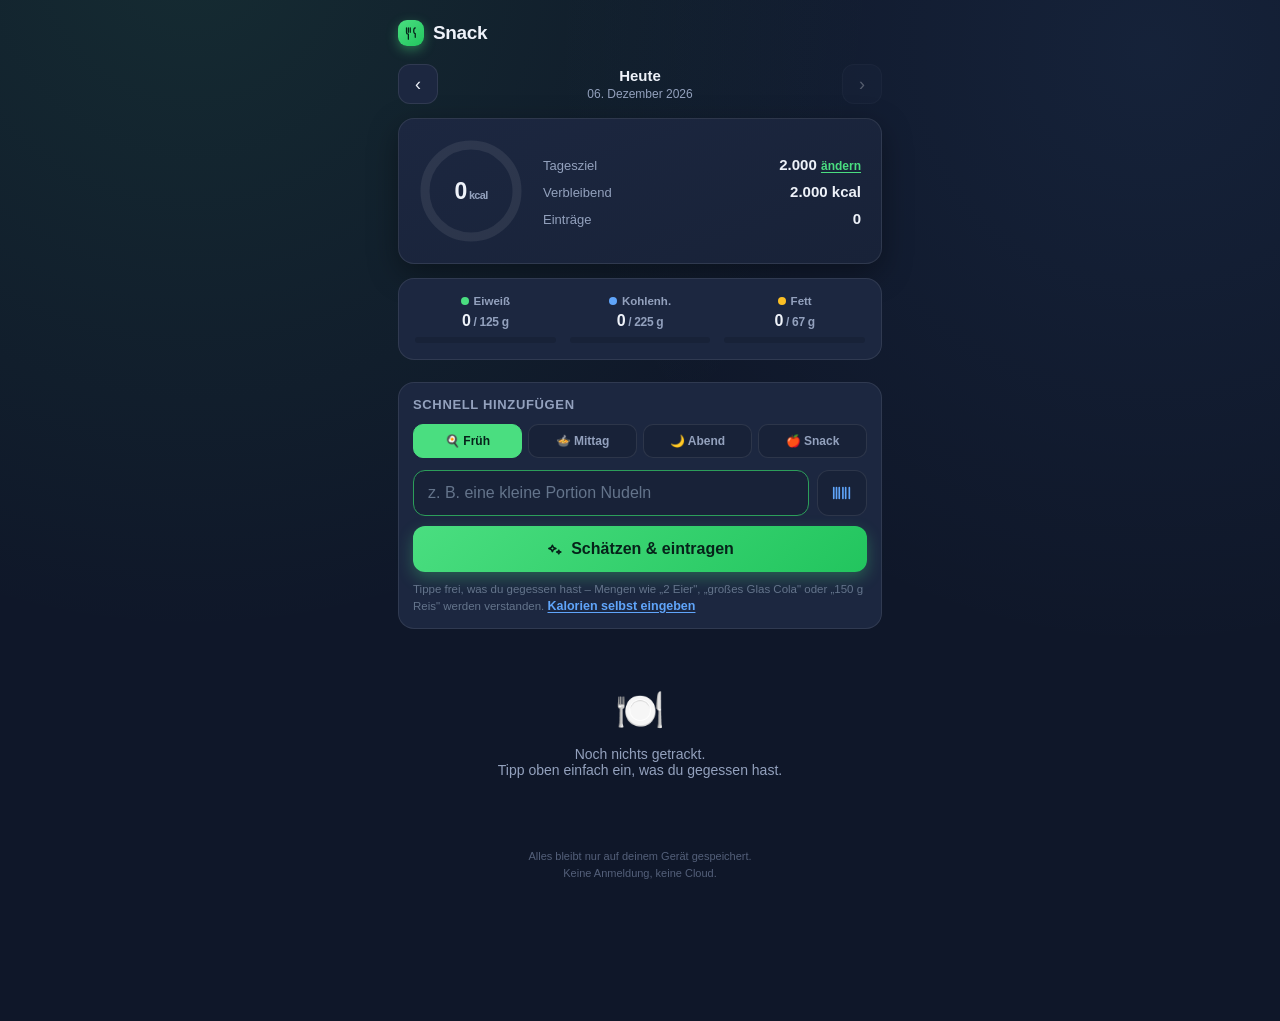
==== commit 6e138c2e: "index.html (App-Einstiegspunkt für GitHub Pages) Co-Authored-By: Claude Opus 4.8 <noreply@anthropic." ====
--- a/index.html
+++ b/index.html
@@ -2,52 +2,847 @@
 <html lang="de">
 <head>
 <meta charset="UTF-8">
-<meta name="viewport" content="width=device-width, initial-scale=1.0">
-<title>Ronkin&amp;co – Kundenbindung mit persönlichem KI-Video</title>
-<meta name="description" content="Ronkin&co hilft Versicherungen und Maklern, Bestandskunden vor Vertragsablauf mit einem persönlichen KI-Video zurückzugewinnen.">
-<link rel="preconnect" href="https://fonts.googleapis.com">
-<link href="https://fonts.googleapis.com/css2?family=Fraunces:opsz,wght@9..144,400;9..144,500;9..144,600&family=Inter:wght@400;500&display=swap" rel="stylesheet">
-<link rel="stylesheet" href="style.css">
+<meta name="viewport" content="width=device-width, initial-scale=1.0, viewport-fit=cover">
+<meta name="theme-color" content="#0f1729">
+<title>Snack – Essen schnell tracken</title>
+<style>
+  :root{
+    --bg: #0f1729;
+    --bg-soft: #182238;
+    --card: #1c2740;
+    --card-hi: #223052;
+    --line: rgba(255,255,255,0.09);
+    --text: #eef2f9;
+    --muted: #93a1bd;
+    --accent: #4ade80;
+    --accent-dim: #2c9e5a;
+    --accent-ink: #06231a;
+    --blue: #60a5fa;
+    --warn: #fbbf24;
+    --over: #f87171;
+    --radius: 16px;
+    --shadow: 0 10px 30px rgba(0,0,0,0.35);
+  }
+  *{box-sizing:border-box; -webkit-tap-highlight-color:transparent;}
+  html,body{margin:0;padding:0;}
+  body{
+    background:
+      radial-gradient(circle at 15% -5%, rgba(74,222,128,0.10), transparent 45%),
+      radial-gradient(circle at 90% 5%, rgba(96,165,250,0.08), transparent 40%),
+      var(--bg);
+    color: var(--text);
+    font-family: -apple-system, BlinkMacSystemFont, "Segoe UI", Roboto, Helvetica, Arial, sans-serif;
+    -webkit-font-smoothing: antialiased;
+    min-height: 100vh;
+    padding: env(safe-area-inset-top) env(safe-area-inset-right) 0 env(safe-area-inset-left);
+  }
+  .app{ width:100%; max-width: 520px; margin: 0 auto; padding: 20px 18px 140px; }
+
+  header{ margin-bottom: 18px; }
+  .brand{ display:flex; align-items:center; gap:9px; font-weight:700; font-size:19px; letter-spacing:-0.02em; }
+  .brand .dot{
+    width:26px;height:26px;border-radius:9px;
+    background: linear-gradient(140deg, var(--accent), #22c55e);
+    display:flex;align-items:center;justify-content:center;
+    box-shadow: 0 4px 12px rgba(74,222,128,0.4);
+  }
+
+  .datebar{ display:flex; align-items:center; justify-content:space-between; margin: 16px 0 4px; }
+  .datebar h2{ margin:0; font-size:15px; font-weight:600; text-align:center; line-height:1.2; }
+  .datebar h2 small{ display:block; font-size:12px; color:var(--muted); font-weight:500; margin-top:2px;}
+  .navbtn{
+    width:40px;height:40px;border-radius:12px; background:var(--card); border:1px solid var(--line); color:var(--text);
+    font-size:18px; cursor:pointer; display:flex;align-items:center;justify-content:center; transition: background .15s;
+  }
+  .navbtn:active{ background:var(--card-hi); }
+  .navbtn:disabled{ opacity:.3; cursor:default; }
+
+  .summary{
+    background: linear-gradient(160deg, var(--card), var(--bg-soft));
+    border:1px solid var(--line); border-radius: var(--radius); padding: 20px;
+    margin: 14px 0 22px; display:flex; align-items:center; gap:20px; box-shadow: var(--shadow);
+  }
+  .ring{ position:relative; flex-shrink:0; width:104px; height:104px; }
+  .ring svg{ transform: rotate(-90deg); }
+  .ring .center{ position:absolute; inset:0; display:flex; flex-direction:column; align-items:center; justify-content:center; text-align:center; }
+  .ring .kcal{ font-size:23px; font-weight:800; letter-spacing:-0.03em; line-height:1;}
+  .ring .kcal small{ font-size:11px; color:var(--muted); font-weight:600;}
+  .sm-meta{ flex:1; }
+  .sm-row{ display:flex; justify-content:space-between; align-items:baseline; margin-bottom:10px;}
+  .sm-row:last-child{ margin-bottom:0;}
+  .sm-row .lbl{ font-size:13px; color:var(--muted);}
+  .sm-row .val{ font-size:15px; font-weight:700;}
+  .goal-edit{ background:none;border:none;color:var(--accent);font-size:12px; cursor:pointer;padding:0;font-weight:600; text-decoration:underline; text-underline-offset:2px;}
+
+  /* Makros mit Zielfortschritt */
+  .macros{
+    display:grid; grid-template-columns:repeat(3,1fr); gap:14px;
+    background:var(--card); border:1px solid var(--line); border-radius:var(--radius);
+    padding:16px; margin:-8px 0 22px;
+  }
+  .macro .ml{ font-size:11.5px; color:var(--muted); font-weight:600; display:flex; align-items:center; gap:5px; justify-content:center; }
+  .macro .ml span[class^="dot-"]{ width:8px; height:8px; border-radius:50%; display:inline-block; }
+  .dot-p{ background:var(--accent);} .dot-c{ background:var(--blue);} .dot-f{ background:var(--warn);}
+  .macro .mv{ text-align:center; font-size:16px; font-weight:800; letter-spacing:-0.02em; margin:5px 0 7px; }
+  .macro .mgoal{ font-size:12px; color:var(--muted); font-weight:600; }
+  .mbar{ height:6px; border-radius:5px; background:var(--bg-soft); overflow:hidden; }
+  .mfill{ display:block; height:100%; width:0; border-radius:5px; transition:width .5s ease; }
+  .mfill-p{ background:var(--accent);} .mfill-c{ background:var(--blue);} .mfill-f{ background:var(--warn);}
+  .macro-inputs{ display:flex; gap:8px; margin-top:8px; }
+  .macro-inputs .in{ padding:11px 10px; font-size:14px; text-align:center; }
+  .glab{ display:block; font-size:12px; color:var(--muted); font-weight:600; margin-bottom:6px; }
+
+  .quick{ background:var(--card); border:1px solid var(--line); border-radius: var(--radius); padding: 14px; margin-bottom: 18px; }
+  .quick h3{ margin:0 0 12px; font-size:13px; color:var(--muted); font-weight:600; text-transform:uppercase; letter-spacing:.05em;}
+  .meals{ display:flex; gap:6px; margin-bottom:12px; }
+  .meal-pill{
+    flex:1; padding:9px 4px; border-radius:10px; border:1px solid var(--line);
+    background:var(--bg-soft); color:var(--muted); font-size:12px; font-weight:600;
+    cursor:pointer; text-align:center; transition: all .15s;
+  }
+  .meal-pill.active{ background: var(--accent); color:var(--accent-ink); border-color:var(--accent); }
+
+  .in{
+    background: var(--bg-soft); border:1px solid var(--line); border-radius:12px; color:var(--text);
+    font-size:16px; padding: 13px 14px; width:100%; outline:none; transition: border-color .15s;
+  }
+  .in:focus{ border-color: var(--accent-dim); }
+  .in::placeholder{ color: #64748b; }
+
+  /* AI row */
+  .ai-row{ display:flex; gap:8px; }
+  .ai-row .in{ flex:1; }
+  .icon-btn{
+    flex-shrink:0; width:50px; border:1px solid var(--line); border-radius:12px;
+    background:var(--bg-soft); color:var(--blue); font-size:22px; cursor:pointer;
+    display:flex; align-items:center; justify-content:center; transition: background .15s;
+  }
+  .icon-btn:active{ background:var(--card-hi); }
+  .addbtn{
+    width:100%; margin-top:10px; padding:14px; border:none; border-radius:12px;
+    background: linear-gradient(140deg, var(--accent), #22c55e);
+    color:var(--accent-ink); font-size:16px; font-weight:800; cursor:pointer;
+    box-shadow: 0 6px 16px rgba(74,222,128,0.3); transition: transform .1s, filter .15s;
+    display:flex; align-items:center; justify-content:center; gap:8px;
+  }
+  .addbtn:active{ transform: scale(0.98); }
+  .hint{ font-size:11.5px; color:#64748b; margin-top:9px; line-height:1.45; }
+  .link-btn{ background:none; border:none; color:var(--blue); font-size:12.5px; cursor:pointer; padding:0; font-weight:600; text-decoration:underline; text-underline-offset:2px; }
+
+  .manual-row{ display:flex; gap:8px; margin-top:11px; }
+  .manual-row #kcalM{ width: 110px; flex-shrink:0; text-align:center; }
+  .manual-row .addm{
+    flex-shrink:0; width:50px; border:none; border-radius:12px; background:var(--accent-dim); color:#fff;
+    font-size:22px; font-weight:700; cursor:pointer;
+  }
+
+  .recent{ margin: 0 0 22px; }
+  .recent .rlabel{ font-size:12px; color:var(--muted); margin-bottom:8px; font-weight:600;}
+  .chips{ display:flex; flex-wrap:wrap; gap:7px; }
+  .chip{
+    background:var(--card); border:1px solid var(--line); color:var(--text); font-size:13px;
+    padding:8px 12px; border-radius:20px; cursor:pointer; display:flex; align-items:center; gap:6px; transition: background .15s;
+  }
+  .chip:active{ background:var(--card-hi);}
+  .chip .ck{ color:var(--muted); font-size:12px; }
+
+  .group{ margin-bottom: 20px; }
+  .group-head{ display:flex; align-items:center; justify-content:space-between; margin: 0 4px 8px; }
+  .group-head .gname{ font-size:14px; font-weight:700; display:flex; align-items:center; gap:8px;}
+  .group-head .gname .emoji{ font-size:16px;}
+  .group-head .gkcal{ font-size:13px; color:var(--muted); font-weight:600;}
+  .entry{
+    background:var(--card); border:1px solid var(--line); border-radius:13px; padding: 13px 14px;
+    display:flex; align-items:center; gap:12px; margin-bottom:8px; animation: pop .25s ease;
+  }
+  @keyframes pop{ from{opacity:0; transform: translateY(6px);} to{opacity:1;transform:none;} }
+  .entry .col{ flex:1; min-width:0; display:flex; flex-direction:column; }
+  .entry .ename{ font-size:15px; font-weight:500; word-break:break-word;}
+  .entry .emacro{ font-size:11.5px; color:var(--muted); margin-top:3px; font-weight:500; letter-spacing:.01em; }
+  .entry .emacro b{ color:#b7c2d6; font-weight:700; }
+  .entry .ekcal{ font-size:14px; font-weight:700; color:var(--muted); white-space:nowrap; cursor:pointer; border-bottom:1px dashed rgba(147,161,189,.4); }
+  .entry .del{
+    background:none; border:none; color:#64748b; cursor:pointer; font-size:20px; line-height:1;
+    padding:2px 4px; border-radius:8px; transition: color .15s, background .15s;
+  }
+  .entry .del:active{ color:var(--over); background: rgba(248,113,113,0.12);}
+
+  .empty{ text-align:center; color:var(--muted); padding: 40px 20px; font-size:14px; }
+  .empty .big{ font-size:40px; margin-bottom:12px;}
+
+  dialog{
+    border:none; border-radius: var(--radius); background:var(--card); color:var(--text);
+    padding:22px; max-width:360px; width:calc(100% - 36px); box-shadow: var(--shadow);
+  }
+  dialog::backdrop{ background: rgba(6,10,20,0.65); backdrop-filter: blur(3px);}
+  dialog h4{ margin:0 0 6px; font-size:17px; display:flex; align-items:center; gap:8px;}
+  dialog p{ margin:0 0 16px; color:var(--muted); font-size:13px; line-height:1.5;}
+  .dlg-actions{ display:flex; gap:8px; margin-top:16px;}
+  .dlg-actions button{ flex:1; padding:12px; border-radius:11px; font-size:14px; font-weight:700; cursor:pointer; border:none;}
+  .btn-ok{ background:var(--accent); color:var(--accent-ink);}
+  .btn-cancel{ background:var(--bg-soft); color:var(--text); border:1px solid var(--line);}
+
+  /* Barcode dialog */
+  .cam-wrap{ position:relative; border-radius:12px; overflow:hidden; background:#000; aspect-ratio: 4/3; margin-bottom:12px; display:none; }
+  .cam-wrap.on{ display:block; }
+  .cam-wrap video{ width:100%; height:100%; object-fit:cover; }
+  .cam-wrap .reticle{ position:absolute; inset:18% 12%; border:2px solid rgba(74,222,128,.9); border-radius:10px; box-shadow:0 0 0 100vmax rgba(0,0,0,.25); }
+  .cam-note{ font-size:12.5px; color:var(--warn); background:rgba(251,191,36,.08); border:1px solid rgba(251,191,36,.25); padding:10px 12px; border-radius:10px; margin-bottom:12px; line-height:1.5; display:none;}
+  .cam-note.on{ display:block;}
+  .code-row{ display:flex; gap:8px; margin-bottom:6px;}
+  .code-row .in{ flex:1;}
+  .code-row .go{ flex-shrink:0; width:64px; border:none; border-radius:12px; background:var(--blue); color:#06182e; font-weight:700; cursor:pointer; font-size:14px;}
+  .prod-card{ display:none; margin-top:14px; padding:14px; border-radius:12px; background:var(--bg-soft); border:1px solid var(--line);}
+  .prod-card.on{ display:block;}
+  .prod-card .pk{ display:flex; gap:8px; margin-top:10px; align-items:center;}
+  .prod-card .pk .in{ width:110px; text-align:center;}
+  .status{ font-size:12.5px; color:var(--muted); margin:8px 0 0; min-height:16px; line-height:1.5;}
+
+  /* Toast */
+  .toast{
+    position:fixed; left:50%; bottom:24px; transform:translateX(-50%) translateY(20px);
+    background:var(--card-hi); color:var(--text); border:1px solid var(--line);
+    padding:12px 16px; border-radius:14px; font-size:13.5px; box-shadow:var(--shadow);
+    display:flex; align-items:center; gap:14px; opacity:0; pointer-events:none;
+    transition: opacity .2s, transform .2s; z-index:50; max-width: calc(100% - 32px);
+  }
+  .toast.show{ opacity:1; transform:translateX(-50%) translateY(0); pointer-events:auto;}
+  .toast button{ background:none;border:none;color:var(--accent); font-weight:700; font-size:13.5px; cursor:pointer; white-space:nowrap;}
+
+  .footnote{ text-align:center; color:#54607a; font-size:11px; margin-top:30px; line-height:1.5;}
+</style>
 </head>
-<body id="top">
-
-<header class="site-head">
-  <div class="topbar"><div class="wrap topbar-in">
-    <a class="logo" href="index.html">Ronkin<span class="amp">&amp;</span>co</a>
-    <a class="btn btn-primary" href="kontakt.html">Pilot anfragen</a>
-  </div></div>
-  <div class="menubar"><div class="wrap">
-    <nav class="menu">
-      <a href="index.html" class="active">Home</a>
-      <a href="leistungen.html">Leistungen</a>
-      <a href="ablauf.html">Ablauf</a>
-      <a href="ueber-uns.html">Über uns</a>
-      <a href="faq.html">FAQ</a>
-      <a class="pill" href="beispiel.html" target="_blank" rel="noopener">Beispiel ansehen</a>
-    </nav>
-  </div></div>
-</header>
-
-<main class="home">
-  <div class="wrap">
-    <div class="kicker">Kundenbindung für Versicherungen &amp; Makler</div>
-    <h1>Kurz vor Ablauf entscheidet sich, ob ein Kunde <em>bleibt</em>.</h1>
-    <p class="intro">Wir gewinnen Ihre Bestandskunden mit einem persönlichen KI-Video zurück –
-       zugestellt per QR-Code, mit einem Klick zur Verlängerung. Ohne App, ohne IT-Projekt.</p>
-    <div class="hero-cta" style="display:flex; gap:16px; flex-wrap:wrap; margin-top:32px;">
-      <a class="btn btn-primary" href="kontakt.html">Pilot anfragen</a>
-      <a class="btn btn-line" href="beispiel.html" target="_blank" rel="noopener">Beispiel ansehen</a>
-    </div>
-    <div style="font-size:13px; color:var(--muted); margin-top:14px;">Beispielseite – zur Bestätigung Geburtsdatum <strong>12.03.1974</strong> eingeben.</div>
-  </div>
-</main>
-
-<footer>
-  <div class="wrap foot-in">
-    <div>© <span id="jahr"></span> Ronkin&amp;co</div>
-    <div><a href="kontakt.html">ronkinco@web.de</a></div>
-  </div>
-</footer>
-<script>document.getElementById("jahr").textContent = new Date().getFullYear();</script>
+<body>
+<div class="app">
+  <header>
+    <div class="brand">
+      <span class="dot">
+        <svg width="15" height="15" viewBox="0 0 24 24" fill="none"><path d="M4 3v7a3 3 0 003 3v8M7 3v7M10 3v7M18 3c-1.5 0-2.5 2-2.5 5s1 4 2.5 4v6" stroke="#06231a" stroke-width="2" stroke-linecap="round" stroke-linejoin="round"/></svg>
+      </span>
+      Snack
+    </div>
+  </header>
+
+  <div class="datebar">
+    <button class="navbtn" id="prevDay" aria-label="Vorheriger Tag">‹</button>
+    <h2 id="dateLabel">Heute<small id="dateSub"></small></h2>
+    <button class="navbtn" id="nextDay" aria-label="Nächster Tag">›</button>
+  </div>
+
+  <div class="summary">
+    <div class="ring">
+      <svg width="104" height="104" viewBox="0 0 104 104">
+        <circle cx="52" cy="52" r="46" fill="none" stroke="rgba(255,255,255,0.08)" stroke-width="9"/>
+        <circle id="ringFill" cx="52" cy="52" r="46" fill="none" stroke="var(--accent)" stroke-width="9"
+                stroke-linecap="round" stroke-dasharray="289" stroke-dashoffset="289"/>
+      </svg>
+      <div class="center"><div class="kcal"><span id="totalKcal">0</span><small> kcal</small></div></div>
+    </div>
+    <div class="sm-meta">
+      <div class="sm-row"><span class="lbl">Tagesziel</span><span class="val"><span id="goalVal">2000</span> <button class="goal-edit" id="editGoal">ändern</button></span></div>
+      <div class="sm-row"><span class="lbl">Verbleibend</span><span class="val" id="remainVal">2000 kcal</span></div>
+      <div class="sm-row"><span class="lbl">Einträge</span><span class="val" id="countVal">0</span></div>
+    </div>
+  </div>
+
+  <!-- Nährwerte / Makros mit Tagesziel -->
+  <div class="macros">
+    <div class="macro">
+      <div class="ml"><span class="dot-p"></span>Eiweiß</div>
+      <div class="mv"><span id="protVal">0</span><span class="mgoal"> / <span id="protGoal">0</span> g</span></div>
+      <div class="mbar"><span class="mfill mfill-p" id="protBar"></span></div>
+    </div>
+    <div class="macro">
+      <div class="ml"><span class="dot-c"></span>Kohlenh.</div>
+      <div class="mv"><span id="carbVal">0</span><span class="mgoal"> / <span id="carbGoal">0</span> g</span></div>
+      <div class="mbar"><span class="mfill mfill-c" id="carbBar"></span></div>
+    </div>
+    <div class="macro">
+      <div class="ml"><span class="dot-f"></span>Fett</div>
+      <div class="mv"><span id="fatVal">0</span><span class="mgoal"> / <span id="fatGoal">0</span> g</span></div>
+      <div class="mbar"><span class="mfill mfill-f" id="fatBar"></span></div>
+    </div>
+  </div>
+
+  <div class="quick">
+    <h3>Schnell hinzufügen</h3>
+    <div class="meals" id="mealSelect">
+      <div class="meal-pill" data-meal="Frühstück">🍳 Früh</div>
+      <div class="meal-pill" data-meal="Mittag">🍲 Mittag</div>
+      <div class="meal-pill" data-meal="Abend">🌙 Abend</div>
+      <div class="meal-pill" data-meal="Snack">🍎 Snack</div>
+    </div>
+
+    <div class="ai-row">
+      <input class="in" id="aiInput" type="text" placeholder="z. B. eine kleine Portion Nudeln" autocomplete="off" enterkeyhint="done">
+      <button class="icon-btn" id="scanBtn" aria-label="Barcode scannen" title="Barcode scannen">
+        <svg width="22" height="22" viewBox="0 0 24 24" fill="none" stroke="currentColor" stroke-width="1.8" stroke-linecap="round"><path d="M3 6v12M6 6v12M9 6v12M13 6v12M16 6v12M20 6v12"/></svg>
+      </button>
+    </div>
+    <button class="addbtn" id="aiAdd">
+      <svg width="17" height="17" viewBox="0 0 24 24" fill="none" stroke="#06231a" stroke-width="2.2" stroke-linecap="round" stroke-linejoin="round"><path d="M5 3l1.5 3L10 7.5 6.5 9 5 12 3.5 9 0 7.5 3.5 6z" transform="translate(4 3)"/><path d="M18 13l.9 1.8L21 15.6l-2.1.8L18 18l-.9-1.6-2.1-.8 2.1-.8z"/></svg>
+      Schätzen &amp; eintragen
+    </button>
+    <div class="hint">
+      Tippe frei, was du gegessen hast – Mengen wie „2 Eier", „großes Glas Cola" oder „150 g Reis" werden verstanden.
+      <button class="link-btn" id="toggleManual">Kalorien selbst eingeben</button>
+    </div>
+
+    <div id="manualRow" style="display:none;">
+      <div class="manual-row">
+        <input class="in" id="nameM" type="text" placeholder="Name" autocomplete="off">
+        <input class="in" id="kcalM" type="number" inputmode="numeric" placeholder="kcal" min="0" step="1">
+        <button class="addm" id="addM" aria-label="Hinzufügen">+</button>
+      </div>
+      <div class="macro-inputs">
+        <input class="in" id="prM" type="number" inputmode="decimal" placeholder="Eiweiß g" min="0" step="0.1">
+        <input class="in" id="cbM" type="number" inputmode="decimal" placeholder="Kohlenh. g" min="0" step="0.1">
+        <input class="in" id="ftM" type="number" inputmode="decimal" placeholder="Fett g" min="0" step="0.1">
+      </div>
+    </div>
+  </div>
+
+  <div class="recent" id="recentWrap" style="display:none;">
+    <div class="rlabel">Zuletzt gegessen · tippen zum schnellen Hinzufügen</div>
+    <div class="chips" id="recentChips"></div>
+  </div>
+
+  <div id="entries"></div>
+
+  <div class="footnote">Alles bleibt nur auf deinem Gerät gespeichert.<br>Keine Anmeldung, keine Cloud.</div>
+</div>
+
+<!-- Toast -->
+<div class="toast" id="toast"><span id="toastMsg"></span><button id="toastAction" style="display:none;"></button></div>
+
+<!-- Goal dialog -->
+<dialog id="goalDialog">
+  <h4>🎯 Tagesziele festlegen</h4>
+  <p>Kalorien und – wenn du magst – Ziele für Eiweiß, Kohlenhydrate und Fett.</p>
+  <label class="glab">Kalorien pro Tag</label>
+  <input class="in" id="goalInput" type="number" inputmode="numeric" min="0" step="50" placeholder="z. B. 2000">
+  <label class="glab" style="margin-top:14px;">Nährstoff-Ziele in Gramm</label>
+  <div class="macro-inputs">
+    <input class="in" id="goalPr" type="number" inputmode="numeric" min="0" step="1" placeholder="Eiweiß">
+    <input class="in" id="goalCb" type="number" inputmode="numeric" min="0" step="1" placeholder="Kohlenh.">
+    <input class="in" id="goalFt" type="number" inputmode="numeric" min="0" step="1" placeholder="Fett">
+  </div>
+  <div class="dlg-actions">
+    <button class="btn-cancel" id="goalCancel">Abbrechen</button>
+    <button class="btn-ok" id="goalSave">Speichern</button>
+  </div>
+</dialog>
+
+<!-- Barcode dialog -->
+<dialog id="scanDialog">
+  <h4>📷 Barcode scannen</h4>
+  <p>Richte die Kamera auf den Strichcode – oder gib die Nummer unter dem Code manuell ein.</p>
+  <div class="cam-note" id="camNote"></div>
+  <div class="cam-wrap" id="camWrap"><video id="video" playsinline muted></video><div class="reticle"></div></div>
+  <div class="code-row">
+    <input class="in" id="codeInput" type="text" inputmode="numeric" placeholder="Barcode-Nummer" autocomplete="off">
+    <button class="go" id="codeGo">Suchen</button>
+  </div>
+  <div class="status" id="scanStatus"></div>
+  <div class="prod-card" id="prodCard">
+    <input class="in" id="prodName" type="text" placeholder="Produktname">
+    <div class="pk">
+      <input class="in" id="prodKcal" type="number" inputmode="numeric" min="0" step="1" placeholder="kcal">
+      <span style="font-size:12.5px;color:var(--muted);" id="prodBasis"></span>
+    </div>
+    <div class="macro-inputs">
+      <input class="in" id="prodPr" type="number" inputmode="decimal" min="0" step="0.1" placeholder="Eiweiß g">
+      <input class="in" id="prodCb" type="number" inputmode="decimal" min="0" step="0.1" placeholder="Kohlenh. g">
+      <input class="in" id="prodFt" type="number" inputmode="decimal" min="0" step="0.1" placeholder="Fett g">
+    </div>
+  </div>
+  <div class="dlg-actions">
+    <button class="btn-cancel" id="scanClose">Schließen</button>
+    <button class="btn-ok" id="prodAdd" style="display:none;">Eintragen</button>
+  </div>
+</dialog>
+
+<script>
+(function(){
+  "use strict";
+  const STORE_KEY="snack.entries.v1", GOAL_KEY="snack.goal.v1", MEAL_KEY="snack.lastmeal.v1", MG_KEY="snack.macrogoals.v1";
+  const MEAL_EMOJI={ "Frühstück":"🍳","Mittag":"🍲","Abend":"🌙","Snack":"🍎" };
+  const MEAL_ORDER=["Frühstück","Mittag","Abend","Snack"];
+  const RING_CIRC=2*Math.PI*46;
+
+  // ============ Lebensmittel-Datenbank (kcal je 100 g/ml gekocht, typ. Portion in g) ============
+  // per: Gramm je Maßeinheit für dieses Lebensmittel (überschreibt Standard)
+  const DB=[
+    {n:"Nudeln",k:150,p:200,pr:5,cb:30,ft:1,s:["nudeln","pasta","spaghetti","spagetti","penne","makkaroni","fusilli","tagliatelle"],per:{teller:250}},
+    {n:"Reis",k:130,p:180,pr:2.7,cb:28,ft:0.3,s:["reis"],per:{teller:220}},
+    {n:"Kartoffeln",k:80,p:200,pr:2,cb:17,ft:0.1,s:["kartoffeln","kartoffel","salzkartoffeln","pellkartoffeln"]},
+    {n:"Pommes",k:290,p:150,pr:3.4,cb:41,ft:14,s:["pommes","fritten"]},
+    {n:"Brot",k:250,p:45,pr:8,cb:45,ft:3,s:["brot","vollkornbrot","graubrot","schwarzbrot","mischbrot"],per:{scheibe:45,stück:45}},
+    {n:"Toast",k:280,p:30,pr:8,cb:50,ft:4,s:["toast","toastbrot"],per:{scheibe:30,stück:30}},
+    {n:"Brötchen",k:270,p:55,pr:9,cb:50,ft:3,s:["brötchen","semmel","schrippe","weckle"],per:{stück:55}},
+    {n:"Croissant",k:400,p:60,pr:8,cb:45,ft:21,s:["croissant","gipfeli"],per:{stück:60}},
+    {n:"Müsli",k:360,p:60,pr:9,cb:60,ft:7,s:["müsli","muesli"],per:{schüssel:60,teller:60}},
+    {n:"Haferflocken",k:370,p:50,pr:13,cb:59,ft:7,s:["haferflocken","oats"]},
+    {n:"Porridge",k:90,p:250,pr:3,cb:14,ft:2,s:["porridge","haferbrei"],per:{teller:250,schüssel:250}},
+    {n:"Cornflakes",k:380,p:40,pr:7,cb:84,ft:1,s:["cornflakes"]},
+    {n:"Ei",k:130,p:60,pr:13,cb:1,ft:9,s:["ei","eier","spiegelei","frühstücksei"],per:{stück:60}},
+    {n:"Rührei",k:150,p:120,pr:11,cb:1.5,ft:11,s:["rührei","rühreier"]},
+    {n:"Omelett",k:155,p:150,pr:11,cb:1,ft:12,s:["omelett","omelette"]},
+    {n:"Hähnchen",k:165,p:150,pr:31,cb:0,ft:3.6,s:["hähnchenbrust","hühnerbrust","hähnchen","hühnchen","hendl","poulet","chicken"]},
+    {n:"Steak",k:250,p:150,pr:26,cb:0,ft:15,s:["steak","rindfleisch","rinderfilet","rind"]},
+    {n:"Schnitzel",k:290,p:150,pr:20,cb:15,ft:17,s:["schnitzel"],per:{stück:150}},
+    {n:"Schweinefleisch",k:280,p:150,pr:25,cb:0,ft:20,s:["schweinefleisch","schwein","kotelett","kassler"]},
+    {n:"Hackfleisch",k:240,p:125,pr:26,cb:0,ft:15,s:["hackfleisch","gehacktes","hack","mett"]},
+    {n:"Frikadelle",k:270,p:90,pr:18,cb:8,ft:18,s:["frikadelle","bulette","fleischküchle"],per:{stück:90}},
+    {n:"Lachs",k:200,p:150,pr:20,cb:0,ft:13,s:["lachs"]},
+    {n:"Fisch",k:130,p:150,pr:24,cb:0,ft:3,s:["fisch","seelachs","kabeljau","dorsch","scholle","forelle"]},
+    {n:"Thunfisch",k:130,p:120,pr:29,cb:0,ft:1,s:["thunfisch","tuna"],per:{dose:150}},
+    {n:"Wurst",k:300,p:30,pr:12,cb:1,ft:27,s:["wurst","fleischwurst","lyoner"],per:{scheibe:15}},
+    {n:"Schinken",k:215,p:30,pr:18,cb:1,ft:15,s:["schinken","kochschinken"],per:{scheibe:20}},
+    {n:"Salami",k:350,p:20,pr:22,cb:1,ft:29,s:["salami"],per:{scheibe:6}},
+    {n:"Bratwurst",k:280,p:120,pr:13,cb:1,ft:25,s:["bratwurst","rostbratwurst"],per:{stück:120}},
+    {n:"Currywurst",k:330,p:150,pr:12,cb:8,ft:27,s:["currywurst"]},
+    {n:"Würstchen",k:280,p:50,pr:12,cb:1,ft:25,s:["würstchen","wiener","frankfurter","bockwurst"],per:{stück:50}},
+    {n:"Käse",k:350,p:30,pr:25,cb:0,ft:28,s:["käse","gouda","emmentaler","cheddar","bergkäse"],per:{scheibe:25}},
+    {n:"Frischkäse",k:250,p:20,pr:6,cb:3,ft:24,s:["frischkäse"],per:{el:20}},
+    {n:"Mozzarella",k:250,p:60,pr:18,cb:1,ft:19,s:["mozzarella"]},
+    {n:"Feta",k:260,p:50,pr:14,cb:1,ft:21,s:["feta"]},
+    {n:"Tofu",k:120,p:150,pr:12,cb:2,ft:7,s:["tofu"]},
+    {n:"Milch",k:47,p:200,pr:3.4,cb:4.8,ft:1.5,s:["milch"],per:{glas:200,flasche:500}},
+    {n:"Joghurt",k:60,p:150,pr:3.5,cb:5,ft:3.5,s:["joghurt","jogurt"],per:{becher:150}},
+    {n:"Quark",k:70,p:200,pr:12,cb:4,ft:0.3,s:["quark","magerquark"],per:{becher:200}},
+    {n:"Skyr",k:63,p:150,pr:11,cb:4,ft:0.2,s:["skyr"],per:{becher:150}},
+    {n:"Butter",k:720,p:10,pr:0.7,cb:0.7,ft:81,s:["butter"],per:{el:15,scheibe:8,tl:5}},
+    {n:"Sahne",k:290,p:15,pr:2.4,cb:3.3,ft:30,s:["sahne","schlagsahne"],per:{el:15}},
+    {n:"Apfel",k:52,p:180,pr:0.3,cb:14,ft:0.2,s:["apfel","äpfel"],per:{stück:180}},
+    {n:"Banane",k:90,p:120,pr:1.1,cb:23,ft:0.3,s:["banane","bananen"],per:{stück:120}},
+    {n:"Orange",k:47,p:150,pr:0.9,cb:12,ft:0.1,s:["orange","orangen","apfelsine"],per:{stück:150}},
+    {n:"Birne",k:57,p:160,pr:0.4,cb:15,ft:0.1,s:["birne","birnen"],per:{stück:160}},
+    {n:"Trauben",k:70,p:100,pr:0.7,cb:18,ft:0.2,s:["trauben","traube","weintrauben"],per:{handvoll:30}},
+    {n:"Erdbeeren",k:32,p:150,pr:0.7,cb:8,ft:0.3,s:["erdbeeren","erdbeere"],per:{handvoll:40}},
+    {n:"Beeren",k:45,p:100,pr:0.7,cb:10,ft:0.3,s:["beeren","blaubeeren","heidelbeeren","himbeeren","brombeeren"],per:{handvoll:30}},
+    {n:"Mandarine",k:46,p:70,pr:0.8,cb:11,ft:0.3,s:["mandarine","mandarinen","clementine"],per:{stück:70}},
+    {n:"Kiwi",k:58,p:75,pr:1.1,cb:14,ft:0.5,s:["kiwi"],per:{stück:75}},
+    {n:"Melone",k:35,p:200,pr:0.6,cb:8,ft:0.2,s:["melone","wassermelone","honigmelone"],per:{stück:200}},
+    {n:"Ananas",k:50,p:120,pr:0.5,cb:13,ft:0.1,s:["ananas"]},
+    {n:"Salat",k:20,p:100,pr:1.4,cb:3,ft:0.2,s:["salat","blattsalat","kopfsalat","feldsalat","gemischter salat"],per:{teller:150,schüssel:150}},
+    {n:"Tomate",k:18,p:100,pr:0.9,cb:3.9,ft:0.2,s:["tomate","tomaten"],per:{stück:90}},
+    {n:"Gurke",k:15,p:100,pr:0.7,cb:3.6,ft:0.1,s:["gurke","salatgurke"],per:{stück:300,scheibe:8}},
+    {n:"Karotte",k:40,p:80,pr:0.9,cb:10,ft:0.2,s:["karotte","karotten","möhre","möhren","mohrrübe"],per:{stück:70}},
+    {n:"Brokkoli",k:35,p:150,pr:2.8,cb:7,ft:0.4,s:["brokkoli","broccoli"]},
+    {n:"Paprika",k:30,p:120,pr:1,cb:6,ft:0.3,s:["paprika"],per:{stück:150}},
+    {n:"Avocado",k:160,p:100,pr:2,cb:9,ft:13,s:["avocado"],per:{stück:150}},
+    {n:"Zwiebel",k:40,p:50,pr:1.1,cb:9,ft:0.1,s:["zwiebel","zwiebeln"],per:{stück:70}},
+    {n:"Mais",k:90,p:100,pr:3.4,cb:19,ft:1.2,s:["mais"],per:{dose:140}},
+    {n:"Spinat",k:23,p:150,pr:2.9,cb:3.6,ft:0.4,s:["spinat"]},
+    {n:"Bohnen",k:95,p:150,pr:6,cb:17,ft:0.5,s:["bohnen","kidneybohnen"],per:{dose:150}},
+    {n:"Linsen",k:115,p:150,pr:9,cb:20,ft:0.4,s:["linsen"]},
+    {n:"Erbsen",k:80,p:100,pr:5,cb:14,ft:0.4,s:["erbsen"]},
+    {n:"Schokolade",k:540,p:25,pr:7,cb:59,ft:30,s:["schokolade","schoki","vollmilchschokolade","zartbitterschokolade"],per:{riegel:25,tafel:100,stück:6,reihe:20}},
+    {n:"Kekse",k:480,p:24,pr:6,cb:65,ft:21,s:["keks","kekse","plätzchen","cookie","cookies"],per:{stück:12}},
+    {n:"Chips",k:530,p:30,pr:6,cb:53,ft:33,s:["chips"],per:{handvoll:25,tüte:175}},
+    {n:"Gummibärchen",k:340,p:30,pr:7,cb:77,ft:0.2,s:["gummibärchen","fruchtgummi","haribo"],per:{handvoll:25,tüte:200}},
+    {n:"Eis",k:200,p:100,pr:3.5,cb:24,ft:11,s:["eis","eiscreme"],per:{kugel:50}},
+    {n:"Kuchen",k:370,p:100,pr:5,cb:50,ft:17,s:["kuchen","marmorkuchen","käsekuchen"],per:{stück:100}},
+    {n:"Donut",k:280,p:60,pr:4,cb:38,ft:12,s:["donut","doughnut"],per:{stück:60}},
+    {n:"Muffin",k:380,p:70,pr:5,cb:50,ft:17,s:["muffin"],per:{stück:70}},
+    {n:"Müsliriegel",k:420,p:25,pr:8,cb:62,ft:15,s:["müsliriegel","proteinriegel"],per:{riegel:25,stück:25}},
+    {n:"Nüsse",k:620,p:30,pr:20,cb:20,ft:50,s:["nüsse","mandeln","walnüsse","cashews","cashew","haselnüsse","erdnüsse"],per:{handvoll:25}},
+    {n:"Popcorn",k:480,p:30,pr:9,cb:55,ft:22,s:["popcorn"]},
+    {n:"Pizza",k:260,p:300,pr:11,cb:30,ft:10,s:["pizza"],per:{stück:125}},
+    {n:"Burger",k:250,p:250,pr:13,cb:22,ft:11,s:["burger","hamburger","cheeseburger"],per:{stück:220}},
+    {n:"Döner",k:215,p:350,pr:14,cb:18,ft:8,s:["döner","dürüm","kebab"],per:{stück:350}},
+    {n:"Sushi",k:145,p:320,pr:6,cb:26,ft:1,s:["sushi"],per:{stück:40}},
+    {n:"Lasagne",k:130,p:350,pr:7,cb:12,ft:5,s:["lasagne"]},
+    {n:"Suppe",k:45,p:300,pr:2,cb:5,ft:1.5,s:["suppe","gemüsesuppe","tomatensuppe"],per:{teller:300,tasse:200}},
+    {n:"Sandwich",k:250,p:200,pr:11,cb:28,ft:9,s:["sandwich"],per:{stück:200}},
+    {n:"Wrap",k:210,p:200,pr:8,cb:26,ft:7,s:["wrap"],per:{stück:200}},
+    {n:"Pfannkuchen",k:200,p:80,pr:6,cb:28,ft:6,s:["pfannkuchen","pancakes","pancake","crepe"],per:{stück:80}},
+    {n:"Spätzle",k:170,p:200,pr:6,cb:28,ft:3,s:["spätzle","spaetzle"]},
+    {n:"Wasser",k:0,p:200,pr:0,cb:0,ft:0,s:["wasser","mineralwasser","sprudel"],per:{glas:200,flasche:500}},
+    {n:"Kaffee",k:5,p:150,pr:0.1,cb:0.3,ft:0,s:["kaffee","espresso"],per:{tasse:150,becher:250}},
+    {n:"Cappuccino",k:55,p:150,pr:3,cb:5,ft:2.5,s:["cappuccino","milchkaffee","latte"],per:{tasse:150,becher:250,glas:250}},
+    {n:"Tee",k:1,p:200,pr:0,cb:0,ft:0,s:["tee"],per:{tasse:200,becher:250}},
+    {n:"Cola",k:42,p:200,pr:0,cb:10.6,ft:0,s:["cola","softdrink"],per:{glas:200,dose:330,flasche:500}},
+    {n:"Limonade",k:40,p:200,pr:0,cb:10,ft:0,s:["limonade","limo","fanta","sprite"],per:{glas:200,dose:330,flasche:500}},
+    {n:"Saft",k:46,p:200,pr:0.5,cb:11,ft:0.1,s:["saft","orangensaft","apfelsaft","fruchtsaft"],per:{glas:200,flasche:500}},
+    {n:"Bier",k:43,p:330,pr:0.5,cb:3.6,ft:0,s:["bier","pils","helles","weizen"],per:{glas:300,flasche:500,dose:500}},
+    {n:"Wein",k:82,p:150,pr:0.1,cb:2.6,ft:0,s:["wein","rotwein","weißwein"],per:{glas:150,flasche:750}},
+    {n:"Smoothie",k:55,p:250,pr:1,cb:12,ft:0.3,s:["smoothie"],per:{glas:250,flasche:250}},
+    {n:"Energydrink",k:46,p:250,pr:0,cb:11,ft:0,s:["energydrink","red bull"],per:{dose:250}},
+    {n:"Milchshake",k:110,p:300,pr:3.5,cb:18,ft:3,s:["milchshake","shake"],per:{glas:300}}
+  ];
+
+  // Synonyme, längste zuerst (für längste Übereinstimmung)
+  const SYN=[];
+  DB.forEach(f=> f.s.forEach(syn=> SYN.push({syn, food:f})));
+  SYN.sort((a,b)=> b.syn.length - a.syn.length);
+
+  const GENERIC={ glas:200,gläser:200,tasse:150,tassen:150,becher:150,teller:300,dose:330,dosen:330,
+    flasche:500,flaschen:500,scheibe:25,scheiben:25,kugel:50,kugeln:50,handvoll:25,el:15,esslöffel:15,
+    tl:5,teelöffel:5,tüte:175,riegel:25,tafel:100,schüssel:200,schluck:20,
+    stück:null,stücke:null,portion:null,portionen:null };
+  const MEASURE_CANON={ gläser:"glas",tassen:"tasse",dosen:"dose",flaschen:"flasche",scheiben:"scheibe",
+    kugeln:"kugel",stücke:"stück",portionen:"portion",esslöffel:"el",teelöffel:"tl" };
+  const MEASURES=Object.keys(GENERIC).concat(Object.keys(MEASURE_CANON));
+
+  const QTY_WORDS=[["anderthalb",1.5],["eineinhalb",1.5],["zwei",2],["drei",3],["vier",4],["fünf",5],
+    ["sechs",6],["sieben",7],["acht",8],["neun",9],["zehn",10],["halbe",0.5],["halber",0.5],["halbes",0.5],
+    ["eine",1],["einen",1],["einem",1],["ein",1],["eins",1]];
+  const SIZE_WORDS=[["riesengroß",1.8],["riesig",1.8],["riesen",1.7],["große",1.4],["großer",1.4],["großes",1.4],
+    ["groß",1.4],["kleine",0.65],["kleiner",0.65],["kleines",0.65],["klein",0.65],["mini",0.5],
+    ["ordentlich",1.3],["xxl",1.8],["xl",1.5]];
+
+  function isWordChar(c){ return c!=null && /[a-zäöüß0-9]/i.test(c); }
+  function findWord(str, w){
+    let from=0, idx;
+    while((idx=str.indexOf(w, from))!==-1){
+      if(!isWordChar(str[idx-1]) && !isWordChar(str[idx+w.length])) return idx;
+      from=idx+1;
+    }
+    return -1;
+  }
+  function hasWord(str,w){ return findWord(str,w)!==-1; }
+
+  function findFoods(s){
+    const used=new Array(s.length).fill(false), found=[];
+    for(const {syn,food} of SYN){
+      if(found.some(x=>x.food===food)) continue;
+      const idx=findWord(s,syn);
+      if(idx===-1) continue;
+      let overlap=false; for(let i=idx;i<idx+syn.length;i++){ if(used[i]){overlap=true;break;} }
+      if(overlap) continue;
+      for(let i=idx;i<idx+syn.length;i++) used[i]=true;
+      found.push({food, pos:idx});
+    }
+    found.sort((a,b)=>a.pos-b.pos);
+    return found.map(x=>x.food);
+  }
+  function parseGrams(s){
+    const m=s.match(/(\d+(?:\.\d+)?)\s*(kilogramm|kg|gramm|milliliter|ml|liter|g|l)(?![a-zäöüß])/);
+    if(!m) return null;
+    let v=parseFloat(m[1]); const u=m[2];
+    if(u==="kg"||u==="kilogramm"||u==="l"||u==="liter") v*=1000;
+    return v;
+  }
+  function parseQty(s){
+    for(const [w,v] of QTY_WORDS){ if(hasWord(s,w)) return v; }
+    const m=s.match(/(?<![.\d])(\d+(?:\.\d+)?)(?![.\d])/);
+    return m? parseFloat(m[1]) : 1;
+  }
+  function parseSize(s){ for(const [w,v] of SIZE_WORDS){ if(hasWord(s,w)) return v; } return 1; }
+  function parseMeasure(s){
+    for(const w of MEASURES){ if(hasWord(s,w)) return MEASURE_CANON[w]||w; }
+    return null;
+  }
+  function fmtQty(v){ if(v===0.5) return "½"; if(v===1.5) return "1½"; return String(v); }
+
+  function estimate(text){
+    const raw=(text||"").trim(); if(!raw) return null;
+    const s=" "+raw.toLowerCase().replace(/,/g,".")+" ";
+    const foods=findFoods(s);
+    if(!foods.length) return null;
+    const gramsExpl=parseGrams(s), qty=parseQty(s), size=parseSize(s), measure=parseMeasure(s);
+    const items=foods.map((food,i)=>{
+      const useQty=i===0?qty:1, useMeasure=i===0?measure:null, useG=i===0?gramsExpl:null;
+      let grams;
+      if(useG!=null) grams=useG;
+      else{
+        let base;
+        if(useMeasure){
+          const own=food.per&&food.per[useMeasure];
+          base = own!=null ? own : (GENERIC[useMeasure]!=null?GENERIC[useMeasure]:food.p);
+        } else base=food.p;
+        grams=useQty*base*size;
+      }
+      const f=grams/100;
+      return { name:food.n, grams:Math.round(grams), kcal:Math.round(f*food.k),
+               pr:Math.round(f*food.pr), cb:Math.round(f*food.cb), ft:Math.round(f*food.ft) };
+    });
+    const kcal=items.reduce((a,b)=>a+b.kcal,0);
+    const pr=items.reduce((a,b)=>a+b.pr,0), cb=items.reduce((a,b)=>a+b.cb,0), ft=items.reduce((a,b)=>a+b.ft,0);
+    let label;
+    if(items.length===1){
+      if(gramsExpl!=null){
+        label = items[0].grams + " g " + items[0].name;   // explizite Gramm/ml-Angabe
+      } else {
+        const q= qty!==1 ? fmtQty(qty)+"× " : "";
+        const qual = size<1 ? " (klein)" : (size>1 ? " (groß)" : "");
+        label = q + items[0].name + qual;
+      }
+    } else label = items.map(x=>x.name).join(" + ");
+    return { label, kcal, pr, cb, ft };
+  }
+
+  // ============ State ============
+  // Standard-Makroziele aus dem Kalorienziel ableiten (25 % Eiweiß, 45 % KH, 30 % Fett)
+  function deriveMG(g){ return { pr:Math.round(g*0.25/4), cb:Math.round(g*0.45/4), ft:Math.round(g*0.30/9) }; }
+  let entries=load(STORE_KEY,[]), goal=load(GOAL_KEY,2000), selectedMeal=load(MEAL_KEY,mealByTime());
+  let mgoals=load(MG_KEY, deriveMG(goal));
+  let viewDate=todayKey(), lastAddedId=null, toastTimer=null;
+
+  function load(k,def){ try{ const v=localStorage.getItem(k); return v===null?def:JSON.parse(v);}catch(e){return def;} }
+  function save(k,v){ try{ localStorage.setItem(k,JSON.stringify(v)); }catch(e){} }
+  function todayKey(){ return dateKey(new Date()); }
+  function dateKey(d){ return d.getFullYear()+"-"+String(d.getMonth()+1).padStart(2,"0")+"-"+String(d.getDate()).padStart(2,"0"); }
+  function keyToDate(k){ const [y,m,d]=k.split("-").map(Number); return new Date(y,m-1,d); }
+  function mealByTime(){ const h=new Date().getHours(); return h<11?"Frühstück":h<15?"Mittag":h<21?"Abend":"Snack"; }
+  function esc(s){ return String(s).replace(/[&<>"']/g,c=>({"&":"&amp;","<":"&lt;",">":"&gt;",'"':"&quot;","'":"&#39;"}[c])); }
+  const $=id=>document.getElementById(id);
+
+  // ============ Meal pills ============
+  function renderMealPills(){ document.querySelectorAll(".meal-pill").forEach(p=>p.classList.toggle("active", p.dataset.meal===selectedMeal)); }
+  $("mealSelect").addEventListener("click",e=>{
+    const pill=e.target.closest(".meal-pill"); if(!pill) return;
+    selectedMeal=pill.dataset.meal; save(MEAL_KEY,selectedMeal); renderMealPills();
+  });
+
+  // ============ Add / delete / edit ============
+  function addEntry(name,kcal,meal,macros){
+    name=(name||"").trim(); if(!name) return null;
+    let k=parseInt(kcal,10); if(isNaN(k)||k<0) k=0;
+    const m=macros||{};
+    const num=v=>{ const n=parseFloat(v); return (isNaN(n)||n<0)?0:Math.round(n); };
+    const id=Date.now()+"-"+Math.random().toString(36).slice(2,7);
+    entries.push({ id, name, kcal:k, pr:num(m.pr), cb:num(m.cb), ft:num(m.ft),
+                   meal:meal||selectedMeal, date:viewDate, ts:Date.now() });
+    save(STORE_KEY,entries); lastAddedId=id; render(); return id;
+  }
+  function removeEntry(id){ entries=entries.filter(x=>x.id!==id); save(STORE_KEY,entries); render(); }
+
+  const entriesEl=$("entries");
+  entriesEl.addEventListener("click",e=>{
+    const del=e.target.closest(".del");
+    if(del){ removeEntry(del.dataset.id); return; }
+    const kc=e.target.closest(".ekcal");
+    if(kc){
+      const ent=entries.find(x=>x.id===kc.dataset.id); if(!ent) return;
+      const v=prompt("Kalorien für „"+ent.name+"“:", ent.kcal);
+      if(v!==null){ let n=parseInt(v,10); ent.kcal=isNaN(n)||n<0?0:n; save(STORE_KEY,entries); render(); }
+    }
+  });
+
+  // ============ Toast ============
+  function toast(msg, actionLabel, actionFn){
+    const t=$("toast"), a=$("toastAction");
+    $("toastMsg").textContent=msg;
+    if(actionLabel){ a.style.display="inline"; a.textContent=actionLabel; a.onclick=()=>{ hideToast(); actionFn&&actionFn(); }; }
+    else a.style.display="none";
+    t.classList.add("show"); clearTimeout(toastTimer); toastTimer=setTimeout(hideToast,4000);
+  }
+  function hideToast(){ $("toast").classList.remove("show"); }
+
+  // ============ AI input ============
+  const aiInput=$("aiInput");
+  function doEstimate(){
+    const text=aiInput.value.trim();
+    if(!text){ aiInput.focus(); return; }
+    const est=estimate(text);
+    if(est){
+      addEntry(est.label, est.kcal, selectedMeal, {pr:est.pr,cb:est.cb,ft:est.ft});
+      aiInput.value="";
+      const id=lastAddedId;
+      toast("≈ "+est.kcal.toLocaleString("de-DE")+" kcal · E "+est.pr+" g", "Rückgängig", ()=>removeEntry(id));
+      if(window.matchMedia("(pointer:fine)").matches) aiInput.focus();
+    } else {
+      // nicht erkannt -> manuelle Eingabe vorbefüllen
+      showManual(true); $("nameM").value=text; $("kcalM").value=""; $("kcalM").focus();
+      toast("Nicht erkannt – bitte Kalorien eintragen.");
+    }
+  }
+  $("aiAdd").addEventListener("click",doEstimate);
+  aiInput.addEventListener("keydown",e=>{ if(e.key==="Enter"){ e.preventDefault(); doEstimate(); } });
+
+  // ============ Manual ============
+  function showManual(on){ $("manualRow").style.display=on?"block":"none"; }
+  $("toggleManual").addEventListener("click",()=>{ const r=$("manualRow"); showManual(r.style.display==="none"); if(r.style.display!=="none") $("nameM").focus(); });
+  function manualAdd(){
+    const name=$("nameM").value.trim(); if(!name){ $("nameM").focus(); return; }
+    addEntry(name,$("kcalM").value,selectedMeal,{pr:$("prM").value,cb:$("cbM").value,ft:$("ftM").value});
+    ["nameM","kcalM","prM","cbM","ftM"].forEach(id=>$(id).value=""); $("nameM").focus();
+  }
+  $("addM").addEventListener("click",manualAdd);
+  $("nameM").addEventListener("keydown",e=>{ if(e.key==="Enter"){ e.preventDefault(); $("kcalM").focus(); }});
+  ["kcalM","prM","cbM","ftM"].forEach(id=>$(id).addEventListener("keydown",e=>{ if(e.key==="Enter"){ e.preventDefault(); manualAdd(); }}));
+
+  // ============ Recent chips ============
+  function renderRecent(){
+    const wrap=$("recentWrap"), chips=$("recentChips"), seen=new Map();
+    [...entries].sort((a,b)=>b.ts-a.ts).forEach(e=>{ const k=e.name.toLowerCase(); if(!seen.has(k)) seen.set(k,{name:e.name,kcal:e.kcal,pr:e.pr||0,cb:e.cb||0,ft:e.ft||0}); });
+    const today=new Set(entries.filter(e=>e.date===viewDate).map(e=>e.name.toLowerCase()));
+    const list=[...seen.values()].filter(x=>!today.has(x.name.toLowerCase())).slice(0,8);
+    if(!list.length){ wrap.style.display="none"; return; }
+    wrap.style.display="block";
+    chips.innerHTML=list.map(x=>`<button class="chip" data-name="${esc(x.name)}" data-kcal="${x.kcal}" data-pr="${x.pr}" data-cb="${x.cb}" data-ft="${x.ft}">${esc(x.name)}${x.kcal?` <span class="ck">${x.kcal}</span>`:""}</button>`).join("");
+  }
+  $("recentChips").addEventListener("click",e=>{ const c=e.target.closest(".chip"); if(!c) return; addEntry(c.dataset.name,c.dataset.kcal,selectedMeal,{pr:c.dataset.pr,cb:c.dataset.cb,ft:c.dataset.ft}); });
+
+  // ============ Date nav ============
+  $("prevDay").addEventListener("click",()=>shiftDay(-1));
+  $("nextDay").addEventListener("click",()=>shiftDay(1));
+  function shiftDay(d){ const dt=keyToDate(viewDate); dt.setDate(dt.getDate()+d); viewDate=dateKey(dt); render(); }
+  function renderDateLabel(){
+    const d=keyToDate(viewDate), t=todayKey();
+    const yst=(()=>{ const x=new Date(); x.setDate(x.getDate()-1); return dateKey(x); })();
+    let main = viewDate===t?"Heute":(viewDate===yst?"Gestern":d.toLocaleDateString("de-DE",{weekday:"long"}));
+    $("dateLabel").childNodes[0].nodeValue=main;
+    $("dateSub").textContent=d.toLocaleDateString("de-DE",{day:"2-digit",month:"long",year:"numeric"});
+    $("nextDay").disabled=(viewDate>=t);
+  }
+
+  // ============ Goal dialog ============
+  const goalDialog=$("goalDialog"), goalInput=$("goalInput");
+  const posInt=v=>{ const n=parseInt(v,10); return (isNaN(n)||n<0)?0:n; };
+  $("editGoal").addEventListener("click",()=>{
+    goalInput.value=goal; $("goalPr").value=mgoals.pr; $("goalCb").value=mgoals.cb; $("goalFt").value=mgoals.ft;
+    if(typeof goalDialog.showModal==="function"){ goalDialog.showModal(); setTimeout(()=>goalInput.select(),50); }
+    else { const v=prompt("Tagesziel (kcal):",goal); if(v!==null){ goal=posInt(v); save(GOAL_KEY,goal); render(); } }
+  });
+  $("goalCancel").addEventListener("click",()=>goalDialog.close());
+  $("goalSave").addEventListener("click",()=>{
+    goal=posInt(goalInput.value);
+    mgoals={ pr:posInt($("goalPr").value), cb:posInt($("goalCb").value), ft:posInt($("goalFt").value) };
+    save(GOAL_KEY,goal); save(MG_KEY,mgoals);
+    goalDialog.close(); render();
+  });
+  goalDialog.addEventListener("keydown",e=>{ if(e.key==="Enter"){ e.preventDefault(); $("goalSave").click(); }});
+
+  // ============ Barcode scanner ============
+  const scanDialog=$("scanDialog"), video=$("video");
+  let stream=null, scanTimer=null, detector=null;
+
+  $("scanBtn").addEventListener("click",openScan);
+  $("scanClose").addEventListener("click",()=>scanDialog.close());
+  scanDialog.addEventListener("close",stopCamera);
+  $("codeGo").addEventListener("click",()=>{ const c=$("codeInput").value.trim(); if(c) lookupBarcode(c); });
+  $("codeInput").addEventListener("keydown",e=>{ if(e.key==="Enter"){ e.preventDefault(); $("codeGo").click(); }});
+
+  function setStatus(msg){ $("scanStatus").textContent=msg||""; }
+  function showProdCard(on){ $("prodCard").classList.toggle("on",on); $("prodAdd").style.display=on?"block":"none"; }
+
+  function openScan(){
+    $("codeInput").value=""; setStatus(""); showProdCard(false);
+    $("camNote").classList.remove("on"); $("camWrap").classList.remove("on");
+    if(typeof scanDialog.showModal==="function") scanDialog.showModal();
+    startCamera();
+  }
+  async function startCamera(){
+    const canCam = window.isSecureContext && navigator.mediaDevices && navigator.mediaDevices.getUserMedia && ("BarcodeDetector" in window);
+    if(!canCam){
+      $("camNote").textContent = ("BarcodeDetector" in window)
+        ? "Live-Kamera braucht eine sichere Verbindung (https). Gib die Barcode-Nummer einfach manuell ein – funktioniert genauso."
+        : "Dieser Browser hat keinen eingebauten Barcode-Scanner (am besten Chrome auf Android). Gib die Nummer unter dem Strichcode manuell ein.";
+      $("camNote").classList.add("on"); setTimeout(()=>$("codeInput").focus(),100); return;
+    }
+    try{
+      detector=new BarcodeDetector({formats:["ean_13","ean_8","upc_a","upc_e","code_128"]});
+      stream=await navigator.mediaDevices.getUserMedia({video:{facingMode:{ideal:"environment"}}});
+      video.srcObject=stream; await video.play(); $("camWrap").classList.add("on"); setStatus("Suche Barcode …");
+      scanTimer=setInterval(async()=>{
+        try{ const codes=await detector.detect(video); if(codes&&codes.length){ const c=codes[0].rawValue; stopCamera(); $("codeInput").value=c; lookupBarcode(c); } }catch(e){}
+      },400);
+    }catch(e){
+      $("camNote").textContent="Kein Kamerazugriff. Gib die Barcode-Nummer manuell ein.";
+      $("camNote").classList.add("on"); setTimeout(()=>$("codeInput").focus(),100);
+    }
+  }
+  function stopCamera(){ if(scanTimer){ clearInterval(scanTimer); scanTimer=null; } if(stream){ stream.getTracks().forEach(t=>t.stop()); stream=null; } $("camWrap").classList.remove("on"); }
+
+  function parseServingGrams(str){ if(!str) return null; const m=String(str).match(/(\d+(?:[.,]\d+)?)\s*(g|ml)/i); return m?parseFloat(m[1].replace(",",".")):null; }
+  // Nährwert aus OFF passend zur kcal-Basis (Portion oder 100 g)
+  function nutri(n, key, useServing, sg){
+    if(useServing && n[key+"_serving"]!=null) return Math.round(n[key+"_serving"]);
+    if(n[key+"_100g"]!=null) return Math.round(n[key+"_100g"] * (sg? sg/100 : 1));
+    return 0;
+  }
+
+  function lookupBarcode(code){
+    stopCamera(); showProdCard(false); setStatus("Suche Produkt …");
+    const url="https://world.openfoodfacts.org/api/v2/product/"+encodeURIComponent(code)+".json?fields=product_name,brands,nutriments,serving_size";
+    fetch(url).then(r=>r.json()).then(data=>{
+      if(!data||data.status!==1||!data.product){ setStatus("Produkt nicht gefunden. Du kannst es unten manuell eintragen."); showManualProd(code); return; }
+      const p=data.product, n=p.nutriments||{};
+      let name=(p.product_name||"Produkt").trim(); if(p.brands) name+=" ("+p.brands.split(",")[0].trim()+")";
+      let kcal=null, basis="", useServing=false, sg=parseServingGrams(p.serving_size);
+      if(n["energy-kcal_serving"]!=null){ kcal=Math.round(n["energy-kcal_serving"]); basis="pro Portion"+(p.serving_size?" ("+p.serving_size+")":""); useServing=true; }
+      else if(n["energy-kcal_100g"]!=null){
+        if(sg){ kcal=Math.round(n["energy-kcal_100g"]*sg/100); basis="pro Portion ("+sg+" g)"; }
+        else { kcal=Math.round(n["energy-kcal_100g"]); basis="pro 100 g – bitte anpassen"; }
+      }
+      if(kcal==null){ setStatus("Für dieses Produkt sind keine Kalorien hinterlegt. Bitte manuell eintragen."); showManualProd(code, name); return; }
+      const macros={
+        pr: nutri(n,"proteins",useServing,sg),
+        cb: nutri(n,"carbohydrates",useServing,sg),
+        ft: nutri(n,"fat",useServing,sg)
+      };
+      setStatus("Gefunden ✓ – prüfen und eintragen:");
+      fillProd(name, kcal, basis, macros);
+    }).catch(()=>{ setStatus("Keine Verbindung zur Produktdatenbank. Bitte manuell eintragen."); showManualProd(code); });
+  }
+  function fillProd(name,kcal,basis,macros){
+    macros=macros||{};
+    $("prodName").value=name; $("prodKcal").value=kcal; $("prodBasis").textContent=basis||"";
+    $("prodPr").value=macros.pr!=null?macros.pr:""; $("prodCb").value=macros.cb!=null?macros.cb:""; $("prodFt").value=macros.ft!=null?macros.ft:"";
+    showProdCard(true);
+  }
+  function showManualProd(code,name){ fillProd(name||("Produkt "+code), "", "", {}); }
+  $("prodAdd").addEventListener("click",()=>{
+    const name=$("prodName").value.trim()||"Produkt"; const kcal=parseInt($("prodKcal").value,10);
+    addEntry(name, isNaN(kcal)?0:kcal, selectedMeal, {pr:$("prodPr").value,cb:$("prodCb").value,ft:$("prodFt").value});
+    scanDialog.close();
+    toast(name+" hinzugefügt");
+  });
+
+  // ============ Render ============
+  function render(){
+    renderDateLabel(); renderMealPills();
+    const day=entries.filter(e=>e.date===viewDate);
+    const total=day.reduce((s,e)=>s+e.kcal,0);
+    $("totalKcal").textContent=total.toLocaleString("de-DE");
+    $("goalVal").textContent=goal.toLocaleString("de-DE");
+    $("countVal").textContent=day.length;
+    const remain=goal-total, rEl=$("remainVal");
+    if(remain>=0){ rEl.textContent=remain.toLocaleString("de-DE")+" kcal"; rEl.style.color="var(--text)"; }
+    else { rEl.textContent=Math.abs(remain).toLocaleString("de-DE")+" kcal drüber"; rEl.style.color="var(--over)"; }
+    const pct=goal>0?Math.min(total/goal,1):0, fill=$("ringFill");
+    fill.style.strokeDashoffset=(RING_CIRC*(1-pct)).toFixed(1);
+    fill.style.transition="stroke-dashoffset .5s ease, stroke .3s";
+    fill.style.stroke = (total>goal&&goal>0)?"var(--over)":(pct>0.85?"var(--warn)":"var(--accent)");
+
+    // Makro-Summen des Tages inkl. Zielfortschritt
+    const tPr=day.reduce((s,e)=>s+(e.pr||0),0), tCb=day.reduce((s,e)=>s+(e.cb||0),0), tFt=day.reduce((s,e)=>s+(e.ft||0),0);
+    const setMacro=(valId,goalId,barId,val,gv)=>{
+      $(valId).textContent=val.toLocaleString("de-DE");
+      $(goalId).textContent=(gv||0).toLocaleString("de-DE");
+      $(barId).style.width=(gv>0?Math.min(val/gv,1)*100:0)+"%";
+    };
+    setMacro("protVal","protGoal","protBar",tPr,mgoals.pr);
+    setMacro("carbVal","carbGoal","carbBar",tCb,mgoals.cb);
+    setMacro("fatVal","fatGoal","fatBar",tFt,mgoals.ft);
+
+    if(!day.length){
+      entriesEl.innerHTML=`<div class="empty"><div class="big">🍽️</div>Noch nichts getrackt.<br>Tipp oben einfach ein, was du gegessen hast.</div>`;
+    } else {
+      let html="";
+      MEAL_ORDER.forEach(meal=>{
+        const list=day.filter(e=>e.meal===meal).sort((a,b)=>a.ts-b.ts); if(!list.length) return;
+        const gk=list.reduce((s,e)=>s+e.kcal,0);
+        html+=`<div class="group"><div class="group-head"><span class="gname"><span class="emoji">${MEAL_EMOJI[meal]||"🍴"}</span>${meal}</span><span class="gkcal">${gk.toLocaleString("de-DE")} kcal</span></div>`;
+        list.forEach(e=>{
+          const hasMacro=(e.pr||0)+(e.cb||0)+(e.ft||0)>0;
+          const macroLine=hasMacro?`<div class="emacro">E <b>${e.pr||0} g</b> · K <b>${e.cb||0} g</b> · F <b>${e.ft||0} g</b></div>`:"";
+          html+=`<div class="entry"><span class="col"><span class="ename">${esc(e.name)}</span>${macroLine}</span><span class="ekcal" data-id="${e.id}" title="Kalorien ändern">${e.kcal?e.kcal.toLocaleString("de-DE")+" kcal":"kcal +"}</span><button class="del" data-id="${e.id}" aria-label="Löschen">×</button></div>`;
+        });
+        html+=`</div>`;
+      });
+      entriesEl.innerHTML=html;
+    }
+    renderRecent();
+  }
+
+  render();
+  if(window.matchMedia("(pointer:fine)").matches) aiInput.focus();
+})();
+</script>
 </body>
 </html>
